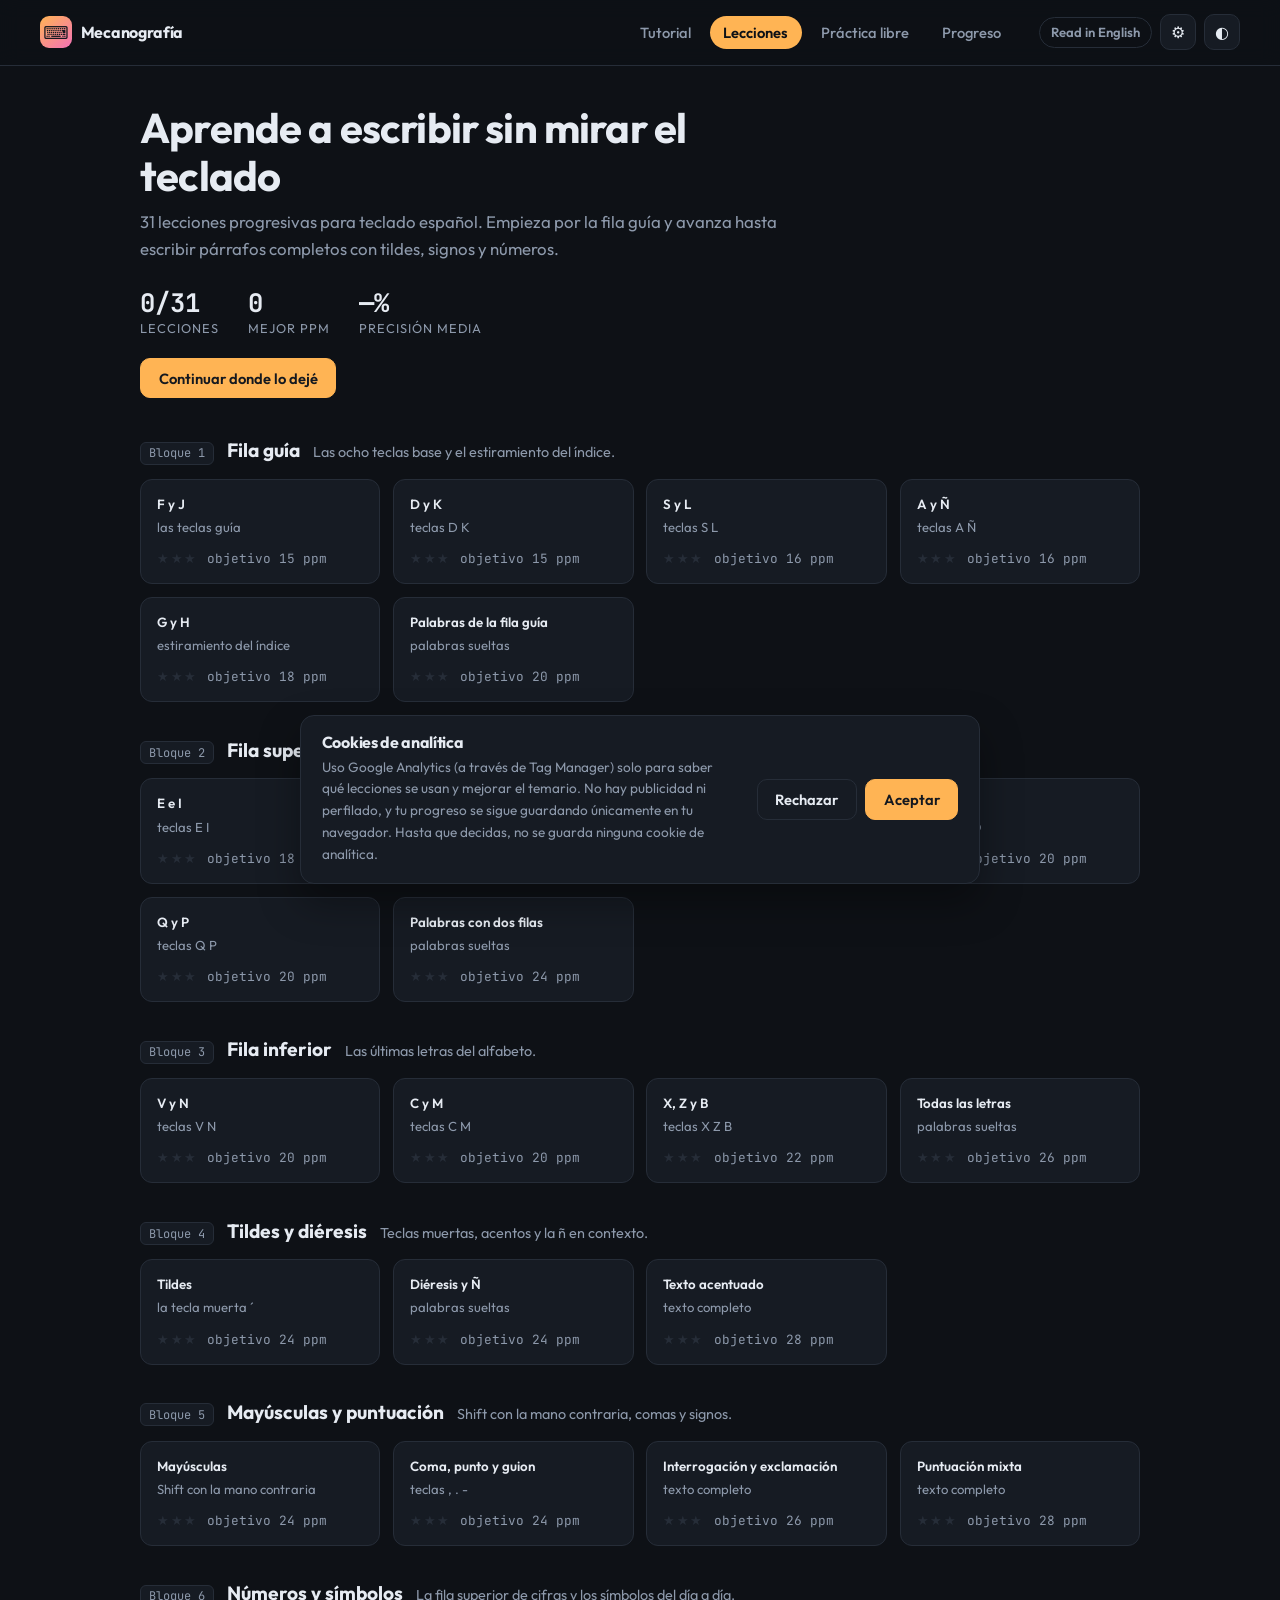
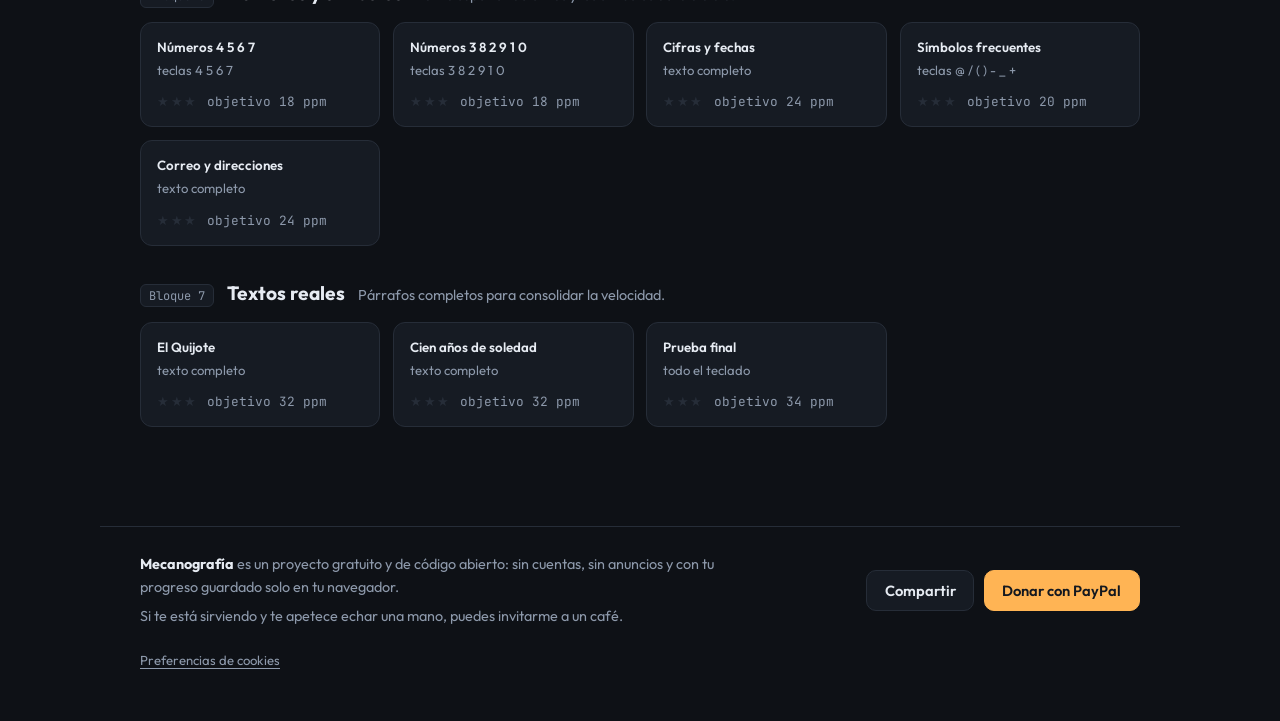
==== index.html @ 57cec9a4 "Publish one page per interface language The interface spoke two languages but the site was a single " ====
<!DOCTYPE html>
<html lang="es">
  <head>
    <meta charset="utf-8" />
    <meta name="viewport" content="width=device-width, initial-scale=1" />
    <!-- Google Consent Mode v2 defaults: nothing is stored until accepted -->
    <script>
      window.dataLayer = window.dataLayer || [];
      function gtag() {
        dataLayer.push(arguments);
      }
      gtag('consent', 'default', {
        ad_storage: 'denied',
        ad_user_data: 'denied',
        ad_personalization: 'denied',
        analytics_storage: 'denied',
        personalization_storage: 'denied',
        functionality_storage: 'granted',
        security_storage: 'granted',
        wait_for_update: 500,
      });
    </script>

    <!-- Google Tag Manager -->
    <script>
      (function (w, d, s, l, i) {
        w[l] = w[l] || [];
        w[l].push({ 'gtm.start': new Date().getTime(), event: 'gtm.js' });
        var f = d.getElementsByTagName(s)[0],
          j = d.createElement(s),
          dl = l != 'dataLayer' ? '&l=' + l : '';
        j.async = true;
        j.src = 'https://www.googletagmanager.com/gtm.js?id=' + i + dl;
        f.parentNode.insertBefore(j, f);
      })(window, document, 'script', 'dataLayer', 'GTM-M7VBLNGF');
    </script>
    <!-- End Google Tag Manager -->
    <!-- i18n:head — generated by tools/build-pages.mjs; edit the copy in js/i18n-copy.js -->
    <title>Mecanografía — aprende a escribir sin mirar</title>
    <meta name="description" content="Curso de mecanografía para teclado español e inglés: tutorial de colocación de dedos, 31 lecciones progresivas por distribución, once tipos de teclado en pantalla y estadísticas de velocidad y precisión." />
    <link rel="canonical" href="https://dibanez.github.io/mecanografia/" />
    <link rel="alternate" hreflang="es" href="https://dibanez.github.io/mecanografia/" />
    <link rel="alternate" hreflang="en" href="https://dibanez.github.io/mecanografia/en/" />
    <link rel="alternate" hreflang="x-default" href="https://dibanez.github.io/mecanografia/" />
    <!-- Link preview. Update SITE in tools/build-pages.mjs if the site moves off GitHub Pages. -->
    <meta property="og:type" content="website" />
    <meta property="og:site_name" content="Mecanografía" />
    <meta property="og:title" content="Mecanografía — aprende a escribir sin mirar" />
    <meta property="og:description" content="Curso gratuito de mecanografía para teclado español e inglés: tutorial de colocación de dedos, 31 lecciones progresivas, teclado en pantalla y estadísticas de velocidad." />
    <meta property="og:url" content="https://dibanez.github.io/mecanografia/" />
    <meta property="og:image" content="https://dibanez.github.io/mecanografia/og.png" />
    <meta property="og:image:width" content="1200" />
    <meta property="og:image:height" content="630" />
    <meta property="og:locale" content="es_ES" />
    <meta property="og:locale:alternate" content="en_GB" />
    <meta name="twitter:card" content="summary_large_image" />
    <!-- /i18n:head -->
    <link rel="icon" href="data:image/svg+xml,<svg xmlns='http://www.w3.org/2000/svg' viewBox='0 0 100 100'><text y='.9em' font-size='90'>⌨️</text></svg>" />
    <link rel="preconnect" href="https://fonts.googleapis.com" />
    <link rel="preconnect" href="https://fonts.gstatic.com" crossorigin />
    <link
      href="https://fonts.googleapis.com/css2?family=Outfit:wght@400;600;700&family=JetBrains+Mono:wght@400;500;700&display=swap"
      rel="stylesheet"
    />
    <link rel="stylesheet" href="css/styles.css" />
  </head>
  <body>
    <!-- Google Tag Manager (noscript) -->
    <noscript
      ><iframe
        src="https://www.googletagmanager.com/ns.html?id=GTM-M7VBLNGF"
        height="0"
        width="0"
        style="display: none; visibility: hidden"
      ></iframe
    ></noscript>
    <!-- End Google Tag Manager (noscript) -->

    <header class="topbar">
      <a class="brand" href="#/lecciones">
        <span class="brand__mark">⌨</span>
        <span class="brand__name">Mecanografía</span>
      </a>
      <nav class="nav">
        <a class="nav__link" href="#/tutorial" data-view="tutorial" data-i18n="nav.tutorial">Tutorial</a>
        <a class="nav__link" href="#/lecciones" data-view="lessons" data-i18n="nav.lessons">Lecciones</a>
        <a class="nav__link" href="#/libre" data-view="free" data-i18n="nav.free">Práctica libre</a>
        <a class="nav__link" href="#/progreso" data-view="progress" data-i18n="nav.progress">Progreso</a>
      </nav>
      <div class="topbar__actions">
        <a class="language-offer" id="language-offer" href="./" hidden></a>
        <button
          class="icon-button"
          id="settings-open"
          type="button"
          title="Ajustes"
          aria-label="Ajustes"
          data-i18n-attr="title:topbar.settings, aria-label:topbar.settings"
        >
          <span aria-hidden="true">⚙</span>
        </button>
        <button
          class="icon-button"
          id="theme-toggle"
          type="button"
          title="Cambiar tema"
          aria-label="Cambiar tema"
          data-i18n-attr="title:topbar.theme, aria-label:topbar.theme"
        >
          <span aria-hidden="true">◐</span>
        </button>
      </div>
    </header>

    <main id="main">
      <!-- Tutorial -->
      <section class="view" id="view-tutorial" hidden>
        <div class="hero">
          <h1 data-i18n="tutorial.title">Cómo empezar a mecanografiar</h1>
          <p data-i18n-html="tutorial.intro">Escribir sin mirar es una habilidad motriz: no se entiende, se entrena. Estos siete pasos son todo lo que necesitas saber antes de la primera lección. Estás practicando con la distribución <b id="tutorial-layout-name">—</b> sobre un teclado <b id="tutorial-form-name">—</b>; puedes cambiar ambas cosas en Ajustes.</p>
        </div>

        <ol class="steps">
          <li class="step">
            <h2 data-i18n="tutorial.step1.title">Prepara el sitio</h2>
            <p data-i18n="tutorial.step1.lead">La postura evita lesiones y, de paso, quita errores.</p>
            <ul class="checklist">
              <li data-i18n-html="tutorial.step1.item1">Espalda apoyada en el respaldo y pies planos en el suelo.</li>
              <li data-i18n-html="tutorial.step1.item2">Codos pegados al cuerpo, formando unos 90°.</li>
              <li data-i18n-html="tutorial.step1.item3">Muñecas <b>en el aire</b>, rectas: se mueven los dedos, no los brazos.</li>
              <li data-i18n-html="tutorial.step1.item4">La parte de arriba de la pantalla, a la altura de los ojos y a un brazo de distancia.</li>
              <li data-i18n-html="tutorial.step1.item5">Teclado plano o con poca inclinación, centrado con la barra espaciadora frente a ti.</li>
            </ul>
          </li>

          <li class="step">
            <h2 data-i18n="tutorial.step2.title">Coloca las manos en la fila guía</h2>
            <p data-i18n="tutorial.step2.lead">La fila guía es la posición de reposo: los ocho dedos que no son pulgares descansan siempre ahí y vuelven ahí después de cada pulsación.</p>
            <div class="homerow">
              <div class="homerow__hand">
                <span class="homerow__label" data-i18n="tutorial.step2.left">Mano izquierda</span>
                <span class="homerow__keys" id="tutorial-home-left"></span>
              </div>
              <div class="homerow__hand">
                <span class="homerow__label" data-i18n="tutorial.step2.right">Mano derecha</span>
                <span class="homerow__keys" id="tutorial-home-right"></span>
              </div>
            </div>
            <p data-i18n-html="tutorial.step2.bumps">Busca los dos <b>relieves</b> de las teclas <kbd>F</kbd> y <kbd>J</kbd>: son la señal táctil que te permite recolocar las manos sin mirar. Apoya los índices ahí, deja caer el resto de dedos y los pulgares sobre la barra espaciadora.</p>
          </li>

          <li class="step">
            <h2 data-i18n="tutorial.step3.title">Cada dedo tiene su territorio</h2>
            <p data-i18n="tutorial.step3.lead">Cada tecla se pulsa siempre con el mismo dedo, y ese dedo vuelve a su tecla guía. Pasa el ratón (o toca) sobre un dedo para ver de qué teclas se ocupa.</p>
            <div class="fingers-legend" id="tutorial-fingers"></div>
            <div class="tutorial__guide">
              <div class="hands" id="tutorial-hands"></div>
              <div class="keyboard" id="tutorial-keyboard" aria-hidden="true"></div>
            </div>
            <p class="step__note" data-i18n-html="tutorial.step3.note">Las teclas de la fila guía llevan una raya debajo. Los índices son los únicos dedos que se estiran a dos columnas: <kbd>G</kbd> y <kbd>H</kbd> son suyas.</p>
          </li>

          <li class="step">
            <h2 data-i18n="tutorial.step4.title">Los pulgares solo hacen el espacio</h2>
            <p data-i18n-html="tutorial.step4.body">Nada más. Lo habitual es usar siempre el mismo pulgar (el de tu mano dominante) y dejar el otro apoyado. El espacio es la tecla más frecuente del texto: si la das con un dedo cualquiera, pierdes la posición de las manos en cada palabra.</p>
          </li>

          <li class="step">
            <h2 data-i18n="tutorial.step5.title">Mayúsculas: Shift con la mano contraria</h2>
            <p data-i18n-html="tutorial.step5.body">Para una letra de la mano izquierda, mantén <kbd>⇧</kbd> con el meñique <b>derecho</b>, y al revés. Nunca con la misma mano que pulsa la letra: te obliga a torcer la muñeca y a perder la fila guía. <kbd>Bloq Mayús</kbd> no se usa para escribir texto.</p>
            <p class="step__note" data-i18n-html="tutorial.step5.note">En el teclado en pantalla verás iluminarse a la vez la letra y el Shift que toca.</p>
          </li>

          <li class="step">
            <h2 data-i18n="tutorial.step6.title">Cómo practicar</h2>
            <ul class="checklist">
              <li data-i18n-html="tutorial.step6.item1"><b>No mires las manos.</b> Si hace falta, tápalas con un paño los primeros días.</li>
              <li data-i18n-html="tutorial.step6.item2"><b>Precisión antes que velocidad.</b> La velocidad llega sola; los errores aprendidos, no se van solos.</li>
              <li data-i18n-html="tutorial.step6.item3"><b>Ritmo constante.</b> Mejor lento y regular que a ráfagas: el oído te avisa cuando el ritmo se rompe.</li>
              <li data-i18n-html="tutorial.step6.item4"><b>10-15 minutos al día.</b> Todos los días vale mucho más que dos horas el domingo.</li>
              <li data-i18n-html="tutorial.step6.item5"><b>Vuelve siempre a la fila guía</b> después de cada pulsación, aunque tardes más.</li>
              <li data-i18n-html="tutorial.step6.item6"><b>Repite la lección</b> hasta las tres estrellas antes de pasar a la siguiente.</li>
            </ul>
          </li>

          <li class="step">
            <h2 data-i18n="tutorial.step7.title">Errores frecuentes</h2>
            <ul class="checklist checklist--warn">
              <li data-i18n-html="tutorial.step7.item1">Mirar el teclado en pantalla en vez del texto: úsalo solo cuando te pierdas.</li>
              <li data-i18n-html="tutorial.step7.item2">Correr antes de dominar la lección: por debajo del 95 % de precisión, frena.</li>
              <li data-i18n-html="tutorial.step7.item3">Golpear las teclas con fuerza; basta con rozarlas.</li>
              <li data-i18n-html="tutorial.step7.item4">Apoyar las muñecas mientras escribes.</li>
              <li data-i18n-html="tutorial.step7.item5">Usar siempre el mismo Shift, o esquivar el meñique con el dedo de al lado.</li>
              <li data-i18n-html="tutorial.step7.item6">Mirar el teclado «solo para los números»: también entran en el temario.</li>
            </ul>
          </li>
        </ol>

        <div class="panel">
          <h3 data-i18n="tutorial.speed.title">Qué velocidad esperar</h3>
          <p data-i18n="tutorial.speed.lead">Las ppm son palabras por minuto, contando cinco pulsaciones por palabra. Escribir a mano son unas 20 ppm; escribir mirando el teclado con dos dedos, entre 25 y 30.</p>
          <div class="table-wrap">
            <table class="table">
              <thead>
                <tr>
                  <th data-i18n="tutorial.speed.col1">ppm</th>
                  <th data-i18n="tutorial.speed.col2">Nivel</th>
                </tr>
              </thead>
              <tbody>
                <tr><td>15-25</td><td data-i18n="tutorial.speed.row1">Ya escribes sin mirar. El objetivo de los primeros bloques.</td></tr>
                <tr><td>30-40</td><td data-i18n="tutorial.speed.row2">Soltura: escribes casi al ritmo en que piensas la frase.</td></tr>
                <tr><td>50-60</td><td data-i18n="tutorial.speed.row3">Buen nivel profesional.</td></tr>
                <tr><td>70+</td><td data-i18n="tutorial.speed.row4">Rápido: a partir de aquí manda la precisión, no los dedos.</td></tr>
              </tbody>
            </table>
          </div>
          <div class="panel__actions">
            <button class="button button--primary" id="tutorial-start" type="button"></button>
          </div>
        </div>
      </section>

      <!-- Lessons -->
      <section class="view" id="view-lessons" hidden>
        <div class="hero">
          <h1 data-i18n="lessons.title">Aprende a escribir sin mirar el teclado</h1>
          <p id="hero-lead"></p>
          <div class="hero__stats" id="hero-stats"></div>
          <button class="button button--primary" id="continue-button" type="button" data-i18n="lessons.continue">Continuar donde lo dejé</button>
        </div>
        <div id="blocks"></div>
      </section>

      <!-- Practice -->
      <section class="view view--practice" id="view-practice" hidden>
        <div class="practice__head">
          <div>
            <a class="back-link" href="#/lecciones" data-i18n="practice.back">← Lecciones</a>
            <h2 id="practice-title">Lección</h2>
            <p class="practice__subtitle" id="practice-subtitle"></p>
          </div>
          <div class="practice__controls">
            <button class="button" id="restart-button" type="button">
              <span data-i18n="practice.restart">Reiniciar</span> <kbd>Esc</kbd>
            </button>
            <button class="button" id="next-button" type="button" hidden data-i18n="practice.next">Siguiente lección →</button>
          </div>
        </div>

        <div class="metrics">
          <div class="metric"><span class="metric__value" id="metric-wpm">0</span><span class="metric__label" data-i18n="metric.wpm">ppm</span></div>
          <div class="metric"><span class="metric__value" id="metric-accuracy">100%</span><span class="metric__label" data-i18n="metric.accuracy">precisión</span></div>
          <div class="metric"><span class="metric__value" id="metric-errors">0</span><span class="metric__label" data-i18n="metric.errors">errores</span></div>
          <div class="metric"><span class="metric__value" id="metric-time">0:00</span><span class="metric__label" data-i18n="metric.time">tiempo</span></div>
        </div>
        <div class="progressbar"><div class="progressbar__fill" id="progress-fill"></div></div>

        <div
          class="typing"
          id="typing"
          tabindex="0"
          role="textbox"
          aria-label="Área de escritura"
          data-i18n-attr="aria-label:practice.area"
        >
          <div class="typing__text" id="typing-text"></div>
          <div class="typing__hint" id="typing-hint" data-i18n="practice.hint">Empieza a escribir para arrancar el cronómetro</div>
        </div>

        <div class="guide">
          <div class="hands" id="hands"></div>
          <div class="keyboard" id="keyboard" aria-hidden="true"></div>
        </div>
      </section>

      <!-- Free practice -->
      <section class="view" id="view-free" hidden>
        <div class="panel">
          <h2 data-i18n="free.title">Práctica libre</h2>
          <p data-i18n="free.lead">Pega el texto que quieras practicar y pulsa empezar.</p>
          <textarea
            id="free-text"
            rows="6"
            placeholder="Escribe o pega aquí tu texto…"
            data-i18n-attr="placeholder:free.placeholder"
          ></textarea>
          <div class="panel__actions">
            <button class="button button--primary" id="free-start" type="button" data-i18n="free.start">Empezar</button>
            <button class="button" id="free-sample" type="button" data-i18n="free.sample">Texto de ejemplo</button>
          </div>
        </div>
      </section>

      <!-- Progress -->
      <section class="view" id="view-progress" hidden>
        <div class="view__head">
          <h2 data-i18n="progress.title">Tu progreso</h2>
          <button class="button" id="share-progress" type="button" data-i18n="progress.share">Compartir mi progreso</button>
        </div>
        <div class="metrics metrics--wide" id="progress-summary"></div>
        <div class="panel">
          <h3 data-i18n="progress.chart">Velocidad por sesión</h3>
          <div class="chart" id="progress-chart"></div>
        </div>
        <div class="panel">
          <h3 data-i18n="progress.weak">Teclas que más se te resisten</h3>
          <div class="chips" id="weak-keys"></div>
        </div>
        <div class="panel">
          <h3 data-i18n="progress.history">Historial</h3>
          <div class="table-wrap"><table class="table" id="history-table"></table></div>
          <div class="panel__actions">
            <button class="button button--danger" id="clear-progress" type="button" data-i18n="progress.clear">Borrar progreso</button>
          </div>
        </div>
      </section>
    </main>

    <footer class="footer">
      <div class="footer__text">
        <p data-i18n-html="footer.pitch"><b>Mecanografía</b> es un proyecto gratuito y de código abierto: sin cuentas, sin anuncios y con tu progreso guardado solo en tu navegador.</p>
        <p data-i18n="footer.donateLead">Si te está sirviendo y te apetece echar una mano, puedes invitarme a un café.</p>
      </div>
      <div class="footer__actions">
        <button class="button" id="share-project" type="button" data-i18n="footer.share">Compartir</button>
        <a
          class="button button--primary footer__donate"
          href="https://paypal.me/dibanez1979"
          target="_blank"
          rel="noopener noreferrer"
          data-i18n="footer.donate"
          >Donar con PayPal</a>
      </div>
      <p class="footer__legal">
        <button class="link-button" id="consent-settings" type="button" data-i18n="footer.consent">Preferencias de cookies</button>
      </p>
    </footer>

    <!-- Cookie banner -->
    <section
      class="consent"
      id="consent-banner"
      role="dialog"
      aria-label="Aviso de cookies"
      data-i18n-attr="aria-label:consent.label"
      hidden
    >
      <div class="consent__text">
        <h2 data-i18n="consent.title">Cookies de analítica</h2>
        <p data-i18n="consent.body">Uso Google Analytics (a través de Tag Manager) solo para saber qué lecciones se usan y mejorar el temario. No hay publicidad ni perfilado, y tu progreso se sigue guardando únicamente en tu navegador. Hasta que decidas, no se guarda ninguna cookie de analítica.</p>
      </div>
      <div class="consent__actions">
        <button class="button" type="button" data-consent="denied" data-i18n="consent.deny">Rechazar</button>
        <button class="button button--primary" type="button" data-consent="granted" data-i18n="consent.accept">Aceptar</button>
      </div>
    </section>

    <!-- Settings: interface language, layout and physical keyboard shape -->
    <dialog class="settings" id="settings-dialog">
      <h2 data-i18n="settings.title">Ajustes</h2>

      <label class="field">
        <span class="field__label" data-i18n="settings.language">Idioma de la interfaz</span>
        <select class="select" id="setting-language"></select>
      </label>

      <label class="field">
        <span class="field__label" data-i18n="settings.layout">Distribución del teclado</span>
        <select class="select" id="setting-layout"></select>
      </label>
      <p class="field__hint" data-i18n="settings.layoutHint">La distribución decide qué carácter da cada tecla y con ella el temario: teclado español o inglés.</p>
      <p class="field__hint field__hint--warn" id="setting-apple-note" hidden></p>

      <label class="field">
        <span class="field__label" data-i18n="settings.form">Tipo de teclado</span>
        <select class="select" id="setting-form"></select>
      </label>
      <p class="field__hint" id="setting-form-note"></p>
      <p class="field__hint field__hint--warn" id="setting-layer-note" hidden data-i18n="settings.layerNote">En este teclado los números y algunos signos viven en una capa. Cuando haga falta uno, se ilumina la tecla de capa.</p>

      <div class="settings__preview"><div class="keyboard" id="settings-keyboard" aria-hidden="true"></div></div>

      <fieldset class="settings__group">
        <legend data-i18n="settings.display">Durante la práctica</legend>
        <label class="check">
          <input type="checkbox" id="setting-keyboard" />
          <span data-i18n="settings.showKeyboard">Mostrar el teclado en pantalla</span>
        </label>
        <label class="check">
          <input type="checkbox" id="setting-hands" />
          <span data-i18n="settings.showHands">Mostrar la guía de manos</span>
        </label>
      </fieldset>

      <div class="settings__actions">
        <button class="button button--primary" id="settings-close" type="button" data-i18n="settings.close">Cerrar</button>
      </div>
    </dialog>

    <!-- Share dialog (fallback when the browser has no native share sheet) -->
    <dialog class="share" id="share-dialog">
      <h2 id="share-title" data-i18n="share.title">Compartir</h2>
      <p class="share__preview" id="share-preview"></p>
      <div class="share__targets" id="share-targets"></div>
      <div class="share__actions">
        <button class="button" id="share-copy" type="button" data-i18n="share.copy">Copiar texto y enlace</button>
        <button class="button" id="share-close" type="button" data-i18n="share.close">Cerrar</button>
      </div>
    </dialog>

    <!-- Result dialog -->
    <dialog class="result" id="result-dialog">
      <h2 id="result-title" data-i18n="result.title">¡Lección completada!</h2>
      <div class="result__stars" id="result-stars"></div>
      <div class="metrics">
        <div class="metric"><span class="metric__value" id="result-wpm">0</span><span class="metric__label" data-i18n="metric.wpm">ppm</span></div>
        <div class="metric"><span class="metric__value" id="result-accuracy">0%</span><span class="metric__label" data-i18n="metric.accuracy">precisión</span></div>
        <div class="metric"><span class="metric__value" id="result-errors">0</span><span class="metric__label" data-i18n="metric.errors">errores</span></div>
        <div class="metric"><span class="metric__value" id="result-time">0:00</span><span class="metric__label" data-i18n="metric.time">tiempo</span></div>
      </div>
      <p class="result__note" id="result-note"></p>
      <div class="result__actions">
        <button class="button" id="result-share" type="button" data-i18n="share.title">Compartir</button>
        <button class="button" id="result-repeat" type="button" data-i18n="result.repeat">Repetir</button>
        <button class="button button--primary" id="result-next" type="button" data-i18n="result.next">Siguiente lección</button>
      </div>
    </dialog>

    <script type="module" src="js/consent.js"></script>
    <script type="module" src="js/app.js"></script>
  </body>
</html>
---- css/styles.css ----
/* ---------------------------------------------------------------- tokens */
:root {
  --bg: #0e1116;
  --bg-elevated: #161b23;
  --bg-sunken: #0a0d12;
  --border: #262d38;
  --text: #e6ebf2;
  --text-muted: #8d99ab;
  --accent: #ffb454;
  --accent-strong: #ff9f1c;
  --ok: #46d39a;
  --error: #ff5f6d;
  --radius: 14px;
  --shadow: 0 18px 40px rgb(0 0 0 / 35%);

  --finger-5: #f472b6; /* meñique */
  --finger-4: #a78bfa; /* anular */
  --finger-3: #38bdf8; /* corazón */
  --finger-2: #34d399; /* índice */
  --finger-t: #fbbf24; /* pulgar */

  --font-ui: 'Outfit', system-ui, -apple-system, 'Segoe UI', sans-serif;
  --font-mono: 'JetBrains Mono', ui-monospace, 'SF Mono', 'Cascadia Mono', monospace;
}

[data-theme='light'] {
  --bg: #f6f7fb;
  --bg-elevated: #ffffff;
  --bg-sunken: #eceff5;
  --border: #dfe3ec;
  --text: #131722;
  --text-muted: #5f6b80;
  --accent: #e07b00;
  --accent-strong: #c96a00;
  --ok: #129b6c;
  --error: #d92b3d;
  --shadow: 0 12px 30px rgb(16 24 40 / 10%);
}

* { box-sizing: border-box; }

body {
  margin: 0;
  background: var(--bg);
  color: var(--text);
  font-family: var(--font-ui);
  -webkit-font-smoothing: antialiased;
}

h1, h2, h3 { line-height: 1.15; letter-spacing: -0.02em; }
h1 { font-size: clamp(1.8rem, 4vw, 2.6rem); margin: 0 0 0.6rem; }
h2 { font-size: 1.5rem; margin: 0 0 0.4rem; }
h3 { font-size: 1.05rem; margin: 0 0 0.8rem; }
p { color: var(--text-muted); line-height: 1.6; margin: 0 0 1rem; }

kbd {
  font-family: var(--font-mono);
  font-size: 0.7em;
  padding: 0.1em 0.4em;
  border: 1px solid var(--border);
  border-bottom-width: 2px;
  border-radius: 5px;
  color: var(--text-muted);
}

/* --------------------------------------------------------------- topbar */
.topbar {
  display: flex;
  align-items: center;
  gap: 1.5rem;
  padding: 0.9rem clamp(1rem, 4vw, 2.5rem);
  border-bottom: 1px solid var(--border);
  background: color-mix(in srgb, var(--bg) 85%, transparent);
  position: sticky;
  top: 0;
  z-index: 10;
  backdrop-filter: blur(10px);
}

.brand { display: flex; align-items: center; gap: 0.55rem; text-decoration: none; color: var(--text); }
.brand__mark {
  display: grid;
  place-items: center;
  width: 32px; height: 32px;
  border-radius: 9px;
  background: linear-gradient(140deg, var(--accent), var(--finger-5));
  color: #14181f;
  font-size: 1.1rem;
}
.brand__name { font-weight: 700; letter-spacing: -0.02em; }

.nav { display: flex; gap: 0.35rem; margin-left: auto; }
.nav__link {
  padding: 0.45rem 0.85rem;
  border-radius: 999px;
  color: var(--text-muted);
  text-decoration: none;
  font-size: 0.92rem;
  font-weight: 500;
}
.nav__link:hover { color: var(--text); background: var(--bg-elevated); }
.nav__link.is-active { color: var(--bg); background: var(--accent); font-weight: 600; }

.icon-button {
  width: 36px; height: 36px;
  border-radius: 10px;
  border: 1px solid var(--border);
  background: var(--bg-elevated);
  color: var(--text);
  cursor: pointer;
  font-size: 1rem;
}
.icon-button:hover { border-color: var(--accent); }

@media (max-width: 640px) {
  .topbar { flex-wrap: wrap; gap: 0.6rem 0.8rem; }
  .nav { order: 3; width: 100%; margin-left: 0; justify-content: space-between; overflow-x: auto; }
  .nav__link { flex: 1 0 auto; text-align: center; padding: 0.45rem 0.55rem; font-size: 0.85rem; white-space: nowrap; }
  .topbar__actions { margin-left: auto; }
}

/* ---------------------------------------------------------------- layout */
main { max-width: 1080px; margin: 0 auto; padding: clamp(1.2rem, 3vw, 2.5rem) clamp(1rem, 4vw, 2.5rem) 4rem; }
.view[hidden] { display: none; }

.button {
  font-family: inherit;
  font-size: 0.92rem;
  font-weight: 600;
  padding: 0.6rem 1.1rem;
  border-radius: 10px;
  border: 1px solid var(--border);
  background: var(--bg-elevated);
  color: var(--text);
  cursor: pointer;
  transition: transform 0.08s ease, border-color 0.15s ease;
}
.button:hover { border-color: var(--accent); }
.button:active { transform: translateY(1px); }
.button--primary { background: var(--accent); border-color: var(--accent); color: #14181f; }
.button--primary:hover { background: var(--accent-strong); border-color: var(--accent-strong); }
.button--danger { color: var(--error); }
.button--danger:hover { border-color: var(--error); }

.panel {
  background: var(--bg-elevated);
  border: 1px solid var(--border);
  border-radius: var(--radius);
  padding: 1.4rem;
  margin-bottom: 1.5rem;
}
.panel__actions { display: flex; gap: 0.6rem; flex-wrap: wrap; margin-top: 1rem; }

textarea {
  width: 100%;
  font-family: var(--font-mono);
  font-size: 0.95rem;
  line-height: 1.6;
  padding: 0.9rem;
  border-radius: 10px;
  border: 1px solid var(--border);
  background: var(--bg-sunken);
  color: var(--text);
  resize: vertical;
}
textarea:focus { outline: 2px solid var(--accent); outline-offset: 1px; }

/* ------------------------------------------------------------------ hero */
.hero { margin-bottom: 2.5rem; max-width: 640px; }
.hero p { font-size: 1.05rem; }
.hero__stats { display: flex; gap: 1.8rem; margin: 1.4rem 0; flex-wrap: wrap; }
.hero__stat { display: flex; flex-direction: column; }
.hero__stat b { font-size: 1.6rem; font-family: var(--font-mono); }
.hero__stat span { font-size: 0.8rem; color: var(--text-muted); text-transform: uppercase; letter-spacing: 0.08em; }

/* --------------------------------------------------------------- lessons */
.block { margin-bottom: 2.2rem; }
.block__head { display: flex; align-items: baseline; gap: 0.8rem; margin-bottom: 0.9rem; flex-wrap: wrap; }
.block__number {
  font-family: var(--font-mono);
  font-size: 0.75rem;
  padding: 0.15rem 0.5rem;
  border-radius: 6px;
  background: var(--bg-elevated);
  border: 1px solid var(--border);
  color: var(--text-muted);
}
.block__title { font-size: 1.2rem; font-weight: 700; }
.block__description { color: var(--text-muted); font-size: 0.9rem; }

.lesson-grid { display: grid; grid-template-columns: repeat(auto-fill, minmax(210px, 1fr)); gap: 0.8rem; }

.lesson-card {
  display: flex;
  flex-direction: column;
  gap: 0.45rem;
  text-align: left;
  padding: 1rem;
  border-radius: 12px;
  border: 1px solid var(--border);
  background: var(--bg-elevated);
  color: inherit;
  font-family: inherit;
  cursor: pointer;
  position: relative;
  overflow: hidden;
  transition: transform 0.12s ease, border-color 0.12s ease;
}
.lesson-card:hover { transform: translateY(-2px); border-color: var(--accent); }
.lesson-card.is-done { border-color: color-mix(in srgb, var(--ok) 45%, var(--border)); }
.lesson-card__title { font-weight: 600; }
.lesson-card__subtitle { font-size: 0.82rem; color: var(--text-muted); }
.lesson-card__meta { display: flex; align-items: center; gap: 0.6rem; margin-top: auto; padding-top: 0.5rem; font-size: 0.8rem; color: var(--text-muted); font-family: var(--font-mono); }
.stars { letter-spacing: 0.12em; color: var(--accent); }
.stars--empty { color: var(--border); }

/* -------------------------------------------------------------- practice */
.view--practice { max-width: 1080px; }
.practice__head { display: flex; justify-content: space-between; align-items: flex-start; gap: 1rem; flex-wrap: wrap; margin-bottom: 1.2rem; }
.practice__subtitle { margin: 0; font-size: 0.9rem; }
.practice__controls { display: flex; gap: 0.5rem; }
.back-link { display: inline-block; margin-bottom: 0.5rem; color: var(--text-muted); text-decoration: none; font-size: 0.85rem; }
.back-link:hover { color: var(--accent); }

.metrics { display: flex; gap: 0.7rem; flex-wrap: wrap; margin-bottom: 0.7rem; }
.metrics--wide { margin-bottom: 1.5rem; }
.metric {
  flex: 1 1 110px;
  background: var(--bg-elevated);
  border: 1px solid var(--border);
  border-radius: 12px;
  padding: 0.7rem 0.9rem;
  display: flex;
  flex-direction: column;
  gap: 0.15rem;
}
.metric__value { font-family: var(--font-mono); font-size: 1.5rem; font-weight: 700; line-height: 1; }
.metric__label { font-size: 0.72rem; text-transform: uppercase; letter-spacing: 0.09em; color: var(--text-muted); }

.progressbar { height: 5px; border-radius: 999px; background: var(--bg-sunken); overflow: hidden; margin-bottom: 1.4rem; }
.progressbar__fill { height: 100%; width: 0; background: linear-gradient(90deg, var(--accent), var(--ok)); transition: width 0.15s ease; }

.typing {
  background: var(--bg-elevated);
  border: 1px solid var(--border);
  border-radius: var(--radius);
  padding: 1.6rem clamp(1rem, 3vw, 2rem);
  margin-bottom: 1.4rem;
  cursor: text;
  outline: none;
}
.typing:focus-visible, .typing.is-focused { border-color: var(--accent); }
.typing__text {
  font-family: var(--font-mono);
  font-size: clamp(1.05rem, 2.4vw, 1.45rem);
  line-height: 2.1;
  letter-spacing: 0.02em;
  word-break: normal;
  overflow-wrap: break-word;
}
.typing__hint { margin-top: 1rem; font-size: 0.82rem; color: var(--text-muted); }

.word { white-space: nowrap; }
.ch { position: relative; border-radius: 3px; transition: color 0.06s linear; color: var(--text-muted); }
.ch--space { white-space: pre; }
.ch.is-correct { color: var(--ok); }
.ch.is-fixed { color: color-mix(in srgb, var(--ok) 55%, var(--text-muted)); }
.ch.is-wrong { color: var(--error); background: color-mix(in srgb, var(--error) 22%, transparent); }
.ch.is-wrong.ch--space { background: color-mix(in srgb, var(--error) 40%, transparent); }
.ch.is-current { color: var(--text); background: color-mix(in srgb, var(--accent) 26%, transparent); box-shadow: inset 0 -2px 0 var(--accent); }
.typing.is-shaking { animation: shake 0.16s ease; }

@keyframes shake {
  0%, 100% { transform: translateX(0); }
  33% { transform: translateX(-3px); }
  66% { transform: translateX(3px); }
}

/* ---------------------------------------------------- keyboard and hands */
.guide { display: grid; grid-template-columns: minmax(0, 1fr); gap: 1.2rem; }
@media (min-width: 900px) { .guide { grid-template-columns: 210px minmax(0, 1fr); align-items: center; } }

.keyboard {
  --key-unit: 40px;
  display: flex;
  align-items: flex-start;
  gap: 16px;
  background: var(--bg-elevated);
  border: 1px solid var(--border);
  border-radius: var(--radius);
  padding: 10px;
  overflow-x: auto;
}
.keyboard[hidden], .hands[hidden] { display: none; }

.keyboard__section { flex: 0 0 auto; display: flex; flex-direction: column; }
.keyboard__lines { display: flex; flex-direction: column; gap: 5px; }
.keyboard__row { display: flex; gap: 5px; }
.keyboard__column { display: flex; flex-direction: column; gap: 5px; }

/* Columnar boards stagger each column by the length of its finger. */
.keyboard__section--columns .keyboard__lines { flex-direction: row; gap: 5px; align-items: flex-start; }
.keyboard__section--columns .keyboard__column {
  transform: translateY(calc(var(--offset, 0) * var(--key-unit)));
}
/* Columns are shifted with a transform, so the cluster clears the deepest one. */
.keyboard__thumbs { display: flex; gap: 5px; margin-top: calc(var(--key-unit) * 0.45); }
.keyboard__thumbs .key { font-size: 0.6rem; }
.keyboard__thumbs--left { justify-content: flex-end; transform: rotate(7deg); transform-origin: top right; }
.keyboard__thumbs--right { justify-content: flex-start; transform: rotate(-7deg); transform-origin: top left; }

/* Two-piece boards: a wider gap and a hint of tenting. */
.keyboard--split { gap: 34px; padding: 18px 14px; }
.keyboard--split .keyboard__section { transform-origin: bottom center; }
.keyboard--split .keyboard__section[data-section='left'] { transform: rotate(-2.5deg); }
.keyboard--split .keyboard__section[data-section='right'] { transform: rotate(2.5deg); }

.key {
  flex: 0 0 auto;
  width: calc(var(--key-unit) * var(--w, 1));
  height: var(--key-unit);
  border-radius: 7px;
  border: 1px solid var(--border);
  background: var(--bg-sunken);
  color: var(--text-muted);
  font-family: var(--font-mono);
  font-size: 0.72rem;
  line-height: 1.15;
  white-space: pre-line;
  text-align: center;
  display: grid;
  place-items: center;
  position: relative;
  overflow: hidden;
  padding: 0 2px;
  transition: background 0.08s ease, color 0.08s ease, transform 0.08s ease;
}
.key--spacer { visibility: hidden; }
/* Laptop and Apple boards stack ↑ and ↓ in the height of a single key. */
.key-stack { flex: 0 0 auto; display: flex; flex-direction: column; gap: 2px; }
.key--half { height: calc((var(--key-unit) - 2px) / 2); font-size: 0.5rem; border-radius: 5px; }
.key--glyph { font-family: var(--font-ui); font-size: 0.95rem; }
.key--half.key--glyph { font-size: 0.7rem; }
.key--half.key--home::after { display: none; }
.key--layer { border-style: dashed; }
@media (max-width: 700px) { .keyboard { --key-unit: 32px; } .key { font-size: 0.62rem; } }

.key--home::after {
  content: '';
  position: absolute;
  bottom: 5px;
  width: 12px;
  height: 2px;
  border-radius: 2px;
  background: currentColor;
  opacity: 0.6;
}
.key.is-next {
  background: var(--finger-color, var(--accent));
  border-color: var(--finger-color, var(--accent));
  color: #14181f;
  font-weight: 700;
  transform: translateY(-1px);
  box-shadow: 0 0 0 3px color-mix(in srgb, var(--finger-color, var(--accent)) 28%, transparent);
}
.key.is-modifier { background: color-mix(in srgb, var(--finger-color, var(--accent)) 35%, var(--bg-sunken)); color: var(--text); }
.key.is-pressed { transform: translateY(2px); background: color-mix(in srgb, var(--text) 18%, var(--bg-sunken)); }
.key.is-error { background: color-mix(in srgb, var(--error) 60%, var(--bg-sunken)); color: #fff; }
/* The character is not on a drawn key: it lives behind the layer key. */
.key.is-layer {
  border-style: dashed;
  border-color: var(--accent);
  color: var(--accent);
  background: color-mix(in srgb, var(--accent) 18%, var(--bg-sunken));
}

.hands { display: flex; gap: 1.1rem; justify-content: center; }
.hand { display: flex; flex-direction: column; align-items: center; gap: 4px; }
.hand__fingers { display: flex; align-items: flex-end; gap: 4px; height: 74px; }
.hand--right .hand__fingers { flex-direction: row-reverse; }
.finger {
  width: 15px;
  border-radius: 8px 8px 3px 3px;
  background: var(--bg-sunken);
  border: 1px solid var(--border);
  transition: background 0.1s ease, height 0.1s ease;
}
.finger[data-length='1'] { height: 44px; }
.finger[data-length='2'] { height: 56px; }
.finger[data-length='3'] { height: 66px; }
.finger[data-length='4'] { height: 58px; }
.finger[data-length='thumb'] { height: 30px; width: 19px; border-radius: 8px; margin-left: 3px; }
.hand--right .finger[data-length='thumb'] { margin-left: 0; margin-right: 3px; }
.finger.is-active { background: var(--finger-color); border-color: var(--finger-color); box-shadow: 0 0 12px color-mix(in srgb, var(--finger-color) 55%, transparent); }
.hand__palm { width: 78px; height: 26px; border-radius: 6px 6px 16px 16px; background: var(--bg-sunken); border: 1px solid var(--border); }
.hand__label { font-size: 0.7rem; color: var(--text-muted); text-transform: uppercase; letter-spacing: 0.07em; }

.finger[data-finger$='5'] { --finger-color: var(--finger-5); }
.finger[data-finger$='4'] { --finger-color: var(--finger-4); }
.finger[data-finger$='3'] { --finger-color: var(--finger-3); }
.finger[data-finger$='2'] { --finger-color: var(--finger-2); }
.finger[data-finger$='t'] { --finger-color: var(--finger-t); }
.key[data-finger$='5'] { --finger-color: var(--finger-5); }
.key[data-finger$='4'] { --finger-color: var(--finger-4); }
.key[data-finger$='3'] { --finger-color: var(--finger-3); }
.key[data-finger$='2'] { --finger-color: var(--finger-2); }
.key[data-finger$='t'] { --finger-color: var(--finger-t); }

/* --------------------------------------------------------------- progress */
.chart { display: flex; align-items: flex-end; gap: 3px; height: 150px; padding-top: 0.5rem; }
.chart__bar { flex: 1 1 0; min-width: 3px; max-width: 26px; background: linear-gradient(180deg, var(--accent), color-mix(in srgb, var(--accent) 40%, transparent)); border-radius: 3px 3px 0 0; }
.chart__empty { color: var(--text-muted); font-size: 0.9rem; }

.chips { display: flex; gap: 0.5rem; flex-wrap: wrap; }
.chip {
  font-family: var(--font-mono);
  font-size: 0.85rem;
  padding: 0.35rem 0.7rem;
  border-radius: 999px;
  border: 1px solid var(--border);
  background: var(--bg-sunken);
}
.chip b { color: var(--error); }

.table-wrap { overflow-x: auto; }
.table { width: 100%; border-collapse: collapse; font-size: 0.9rem; }
.table th, .table td { text-align: left; padding: 0.55rem 0.7rem; border-bottom: 1px solid var(--border); }
.table th { color: var(--text-muted); font-weight: 600; font-size: 0.78rem; text-transform: uppercase; letter-spacing: 0.06em; }
.table td:not(:first-child) { font-family: var(--font-mono); }

/* ----------------------------------------------------------------- dialog */
.result {
  border: 1px solid var(--border);
  border-radius: var(--radius);
  background: var(--bg-elevated);
  color: var(--text);
  box-shadow: var(--shadow);
  padding: 1.8rem;
  max-width: 460px;
  width: calc(100vw - 2rem);
}
.result::backdrop { background: rgb(4 6 10 / 65%); backdrop-filter: blur(3px); }
.result .metrics { display: grid; grid-template-columns: repeat(2, minmax(0, 1fr)); }
.result__stars { font-size: 2rem; letter-spacing: 0.2em; color: var(--accent); margin-bottom: 1rem; }
.result__note { font-size: 0.9rem; }
.result__actions { display: flex; gap: 0.6rem; justify-content: flex-end; }

@media (prefers-reduced-motion: reduce) {
  * { animation: none !important; transition: none !important; }
}

/* ------------------------------------------------------------- settings */
.settings {
  border: 1px solid var(--border);
  border-radius: var(--radius);
  background: var(--bg-elevated);
  color: var(--text);
  box-shadow: var(--shadow);
  padding: 1.6rem;
  max-width: 560px;
  width: calc(100vw - 2rem);
}
.settings::backdrop { background: rgb(4 6 10 / 65%); backdrop-filter: blur(3px); }
.settings h2 { margin-bottom: 1rem; }

.field { display: flex; align-items: center; justify-content: space-between; gap: 1rem; margin-bottom: 0.5rem; }
.field__label { font-size: 0.92rem; font-weight: 600; }
.field .select { min-width: 220px; }
.field__hint { font-size: 0.8rem; color: var(--text-muted); margin: 0 0 1.1rem; line-height: 1.45; }
.field__hint--warn { border-left: 2px solid var(--accent); padding-left: 0.7rem; }

.settings__preview { margin-bottom: 1.2rem; }
.settings__preview .keyboard { --key-unit: 26px; padding: 10px; gap: 12px; }
.settings__preview .keyboard--split { gap: 22px; padding: 14px 10px; }
.settings__preview .key { font-size: 0.6rem; }

.settings__group { border: 1px solid var(--border); border-radius: 10px; padding: 0.8rem 1rem; margin: 0 0 1.2rem; }
.settings__group legend { font-size: 0.78rem; text-transform: uppercase; letter-spacing: 0.08em; color: var(--text-muted); padding: 0 0.4rem; }
.check { display: flex; align-items: center; gap: 0.6rem; font-size: 0.9rem; margin: 0.3rem 0; cursor: pointer; }
.check input { accent-color: var(--accent); width: 16px; height: 16px; }
.settings__actions { display: flex; justify-content: flex-end; }

@media (max-width: 560px) {
  .field { flex-direction: column; align-items: stretch; gap: 0.35rem; }
  .field .select { min-width: 0; width: 100%; }
}

/* --------------------------------------------------------------- select */
.select {
  font-family: inherit;
  font-size: 0.85rem;
  padding: 0.45rem 0.6rem;
  border-radius: 10px;
  border: 1px solid var(--border);
  background: var(--bg-elevated);
  color: var(--text);
  cursor: pointer;
}
.select:hover { border-color: var(--accent); }
.select:focus-visible { outline: 2px solid var(--accent); outline-offset: 1px; }
.topbar__actions { display: flex; align-items: center; gap: 0.5rem; }

/* Offer of another published language; never an automatic redirect. */
.language-offer {
  font-size: 0.82rem;
  font-weight: 600;
  padding: 0.4rem 0.7rem;
  border-radius: 999px;
  border: 1px solid var(--border);
  color: var(--text-muted);
  text-decoration: none;
  white-space: nowrap;
}
.language-offer:hover { border-color: var(--accent); color: var(--accent); }
.language-offer[hidden] { display: none; }
@media (max-width: 640px) { .language-offer { display: none; } }

/* -------------------------------------------------------------- tutorial */
.steps { list-style: none; counter-reset: step; margin: 0 0 1.5rem; padding: 0; }
.step {
  counter-increment: step;
  position: relative;
  background: var(--bg-elevated);
  border: 1px solid var(--border);
  border-radius: var(--radius);
  padding: 1.4rem 1.4rem 1.4rem 3.6rem;
  margin-bottom: 1rem;
}
.step::before {
  content: counter(step);
  position: absolute;
  left: 1.2rem;
  top: 1.35rem;
  width: 1.7rem;
  height: 1.7rem;
  display: grid;
  place-items: center;
  border-radius: 50%;
  background: var(--accent);
  color: #14181f;
  font-family: var(--font-mono);
  font-size: 0.85rem;
  font-weight: 700;
}
.step h2 { font-size: 1.15rem; margin-bottom: 0.5rem; }
.step p:last-child { margin-bottom: 0; }
.step__note { font-size: 0.85rem; padding-left: 0.8rem; border-left: 2px solid var(--border); }

@media (max-width: 640px) {
  .step { padding: 1.1rem; padding-top: 3rem; }
  .step::before { top: 1rem; left: 1.1rem; }
}

.checklist { margin: 0 0 1rem; padding-left: 1.1rem; list-style: none; }
.checklist li {
  position: relative;
  color: var(--text-muted);
  line-height: 1.55;
  margin-bottom: 0.45rem;
  padding-left: 1.1rem;
}
.checklist li::before { content: '✓'; position: absolute; left: 0; color: var(--ok); font-weight: 700; }
.checklist--warn li::before { content: '✗'; color: var(--error); }
.checklist b { color: var(--text); }

.homerow { display: flex; gap: 1.6rem; flex-wrap: wrap; margin: 0 0 1rem; }
.homerow__hand { display: flex; flex-direction: column; gap: 0.4rem; }
.homerow__label { font-size: 0.72rem; text-transform: uppercase; letter-spacing: 0.09em; color: var(--text-muted); }
.homerow__keys { display: flex; gap: 0.35rem; }
.homerow__key {
  display: grid;
  place-items: center;
  width: 2.1rem;
  height: 2.1rem;
  font-size: 0.95rem;
  font-weight: 600;
  color: var(--text);
  border: 1px solid var(--finger-color, var(--border));
  border-bottom-width: 3px;
  border-radius: 8px;
  background: color-mix(in srgb, var(--finger-color, var(--border)) 20%, var(--bg-sunken));
  position: relative;
}
.homerow__key--bump::after {
  content: '';
  position: absolute;
  bottom: 5px;
  width: 11px;
  height: 2px;
  border-radius: 2px;
  background: var(--finger-color, currentColor);
}

.fingers-legend { display: grid; grid-template-columns: repeat(auto-fill, minmax(150px, 1fr)); gap: 0.5rem; margin-bottom: 1.2rem; }
.finger-chip {
  display: flex;
  flex-direction: column;
  gap: 0.2rem;
  text-align: left;
  padding: 0.55rem 0.7rem;
  border-radius: 10px;
  border: 1px solid var(--border);
  border-left: 3px solid var(--finger-color, var(--border));
  background: var(--bg-sunken);
  color: inherit;
  font-family: inherit;
  cursor: pointer;
}
.finger-chip:hover, .finger-chip.is-active { border-color: var(--finger-color); background: color-mix(in srgb, var(--finger-color) 16%, var(--bg-sunken)); }
.finger-chip__name { font-size: 0.82rem; font-weight: 600; }
.finger-chip__keys { font-family: var(--font-mono); font-size: 0.75rem; color: var(--text-muted); word-break: break-all; }
.finger-chip[data-finger$='5'] { --finger-color: var(--finger-5); }
.finger-chip[data-finger$='4'] { --finger-color: var(--finger-4); }
.finger-chip[data-finger$='3'] { --finger-color: var(--finger-3); }
.finger-chip[data-finger$='2'] { --finger-color: var(--finger-2); }
.finger-chip[data-finger$='t'] { --finger-color: var(--finger-t); }

.tutorial__guide { display: grid; gap: 1rem; margin-bottom: 1rem; }
@media (min-width: 900px) { .tutorial__guide { grid-template-columns: 210px minmax(0, 1fr); align-items: center; } }

.keyboard--tinted .key {
  background: color-mix(in srgb, var(--finger-color, var(--border)) 22%, var(--bg-sunken));
  border-color: color-mix(in srgb, var(--finger-color, var(--border)) 40%, var(--border));
  color: var(--text);
  transition: opacity 0.12s ease, background 0.12s ease;
}
.keyboard--tinted .key.is-dimmed { opacity: 0.25; }
.hands--tinted .finger {
  background: color-mix(in srgb, var(--finger-color) 55%, var(--bg-sunken));
  border-color: color-mix(in srgb, var(--finger-color) 60%, var(--border));
}
.keyboard--tinted .key.is-spotlit {
  background: var(--finger-color, var(--accent));
  color: #14181f;
  font-weight: 700;
}

/* --------------------------------------------------------------- footer */
.footer {
  max-width: 1080px;
  margin: 0 auto;
  padding: 1.6rem clamp(1rem, 4vw, 2.5rem) 3rem;
  border-top: 1px solid var(--border);
  display: flex;
  align-items: center;
  justify-content: space-between;
  gap: 1.2rem;
  flex-wrap: wrap;
}
.footer__text { max-width: 620px; }
.footer__text p { margin: 0 0 0.4rem; font-size: 0.9rem; }
.footer__text p:last-child { margin-bottom: 0; }
.footer__text b { color: var(--text); }
.footer__donate { text-decoration: none; white-space: nowrap; }
.footer__legal { flex-basis: 100%; margin: 0; }

.link-button {
  font-family: inherit;
  font-size: 0.82rem;
  padding: 0;
  border: 0;
  background: none;
  color: var(--text-muted);
  text-decoration: underline;
  text-underline-offset: 3px;
  cursor: pointer;
}
.link-button:hover { color: var(--accent); }

/* -------------------------------------------------------------- consent */
.consent {
  position: fixed;
  left: 50%;
  bottom: 1rem;
  transform: translateX(-50%);
  z-index: 20;
  width: min(680px, calc(100vw - 2rem));
  display: flex;
  align-items: center;
  gap: 1.2rem;
  flex-wrap: wrap;
  padding: 1.1rem 1.3rem;
  border: 1px solid var(--border);
  border-radius: var(--radius);
  background: var(--bg-elevated);
  box-shadow: var(--shadow);
}
.consent[hidden] { display: none; }
.consent__text { flex: 1 1 320px; }
.consent__text h2 { font-size: 1rem; margin-bottom: 0.3rem; }
.consent__text p { margin: 0; font-size: 0.85rem; }
.consent__actions { display: flex; gap: 0.5rem; margin-left: auto; }
@media (max-width: 560px) { .consent__actions { width: 100%; } .consent__actions .button { flex: 1; } }

/* ----------------------------------------------------------------- share */
.view__head { display: flex; align-items: center; justify-content: space-between; gap: 1rem; flex-wrap: wrap; margin-bottom: 0.8rem; }
.view__head h2 { margin: 0; }
.footer__actions { display: flex; gap: 0.6rem; flex-wrap: wrap; }

.share {
  border: 1px solid var(--border);
  border-radius: var(--radius);
  background: var(--bg-elevated);
  color: var(--text);
  box-shadow: var(--shadow);
  padding: 1.6rem;
  max-width: 440px;
  width: calc(100vw - 2rem);
}
.share::backdrop { background: rgb(4 6 10 / 65%); backdrop-filter: blur(3px); }
.share__preview {
  font-size: 0.88rem;
  line-height: 1.5;
  padding: 0.8rem 0.9rem;
  border-radius: 10px;
  background: var(--bg-sunken);
  border: 1px solid var(--border);
  word-break: break-word;
}
.share__targets { display: grid; grid-template-columns: repeat(auto-fill, minmax(110px, 1fr)); gap: 0.5rem; margin-bottom: 1.1rem; }
.share__target {
  padding: 0.55rem 0.7rem;
  border-radius: 10px;
  border: 1px solid var(--border);
  background: var(--bg-sunken);
  color: var(--text);
  text-decoration: none;
  font-size: 0.88rem;
  font-weight: 600;
  text-align: center;
}
.share__target:hover { border-color: var(--accent); color: var(--accent); }
.share__actions { display: flex; gap: 0.6rem; justify-content: flex-end; flex-wrap: wrap; }
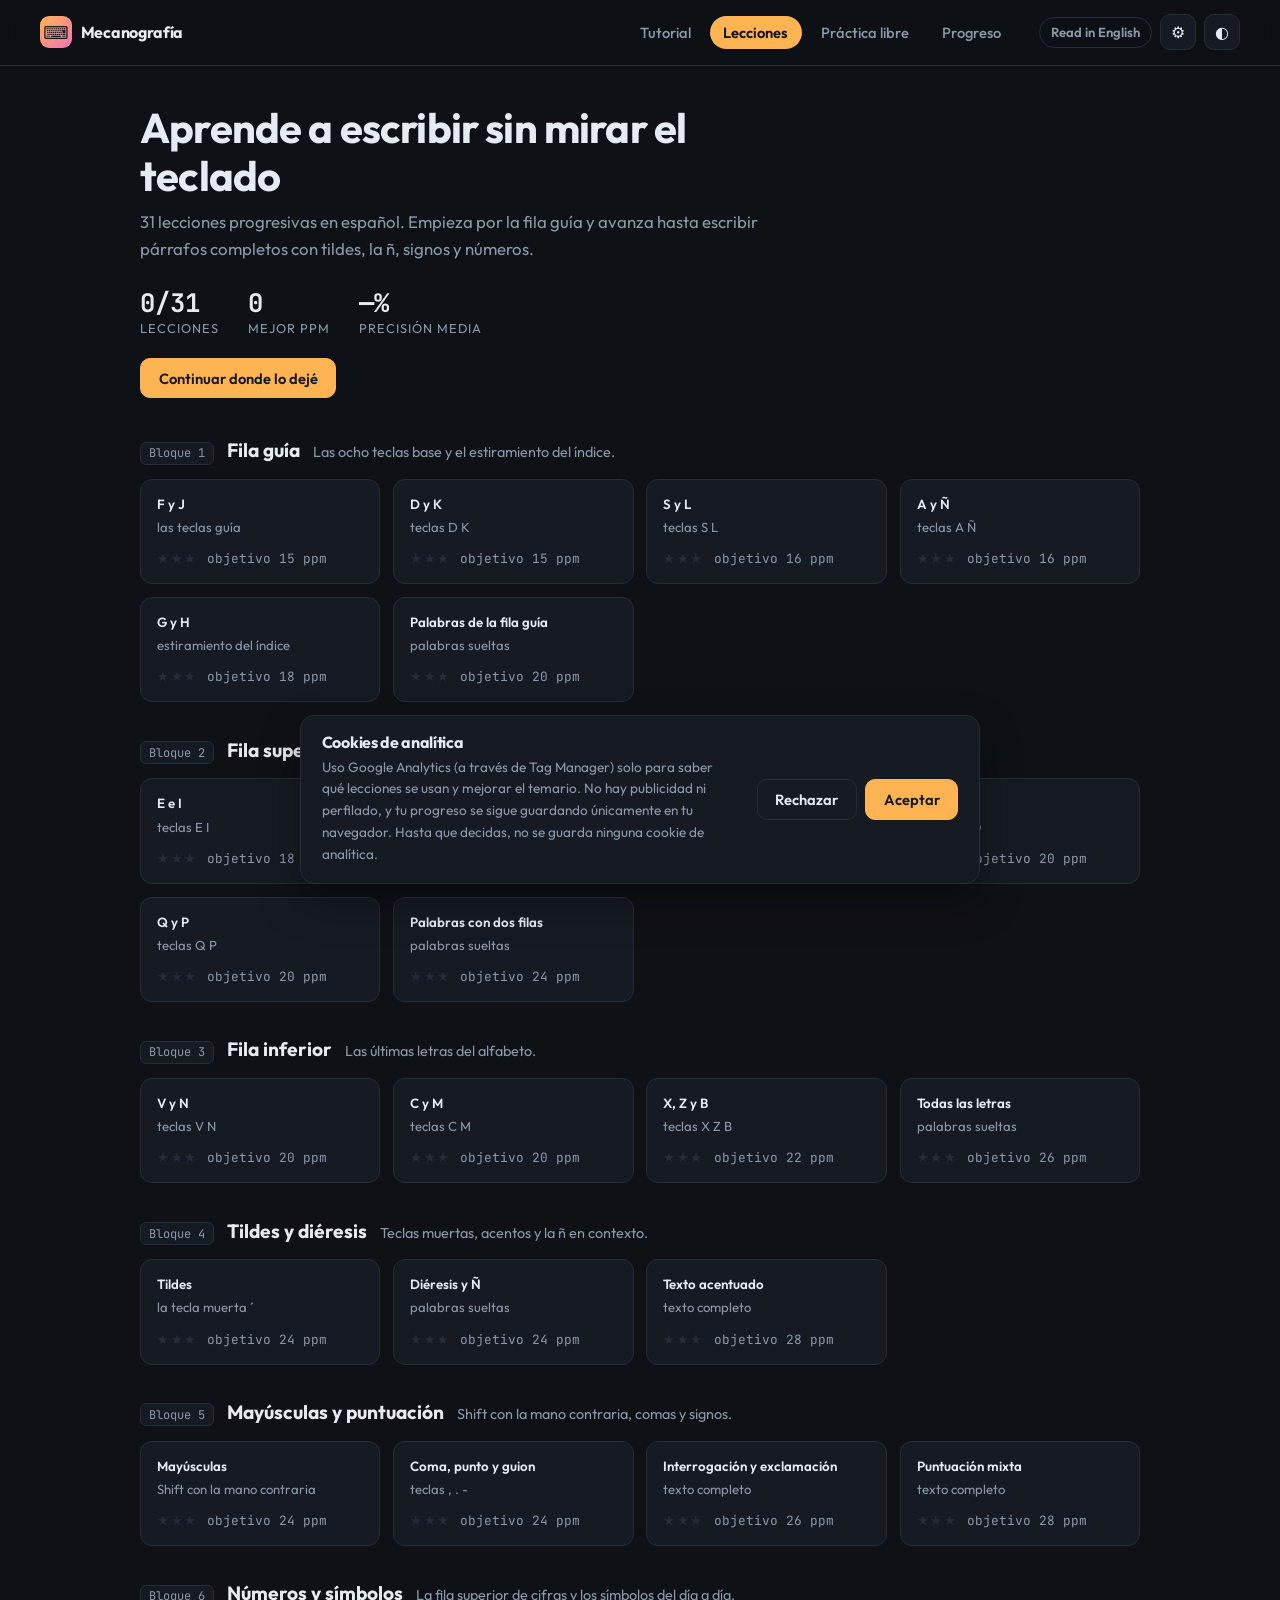
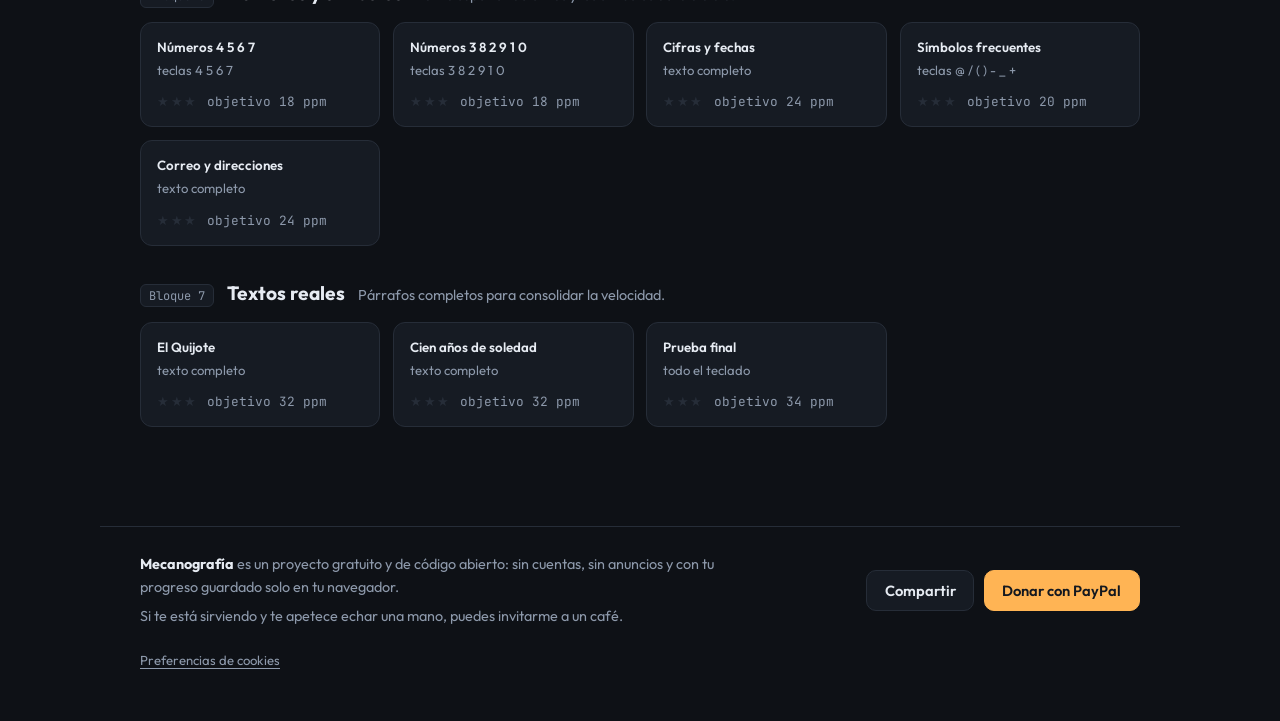
==== commit 4f140dd9: "Keep exercises within reach of the chosen keyboard The course followed the keyboard alone, and the f" ====
--- a/index.html
+++ b/index.html
@@ -285,6 +285,7 @@
             placeholder="Escribe o pega aquí tu texto…"
             data-i18n-attr="placeholder:free.placeholder"
           ></textarea>
+          <p class="field__hint field__hint--warn" id="free-warning" hidden></p>
           <div class="panel__actions">
             <button class="button button--primary" id="free-start" type="button" data-i18n="free.start">Empezar</button>
             <button class="button" id="free-sample" type="button" data-i18n="free.sample">Texto de ejemplo</button>
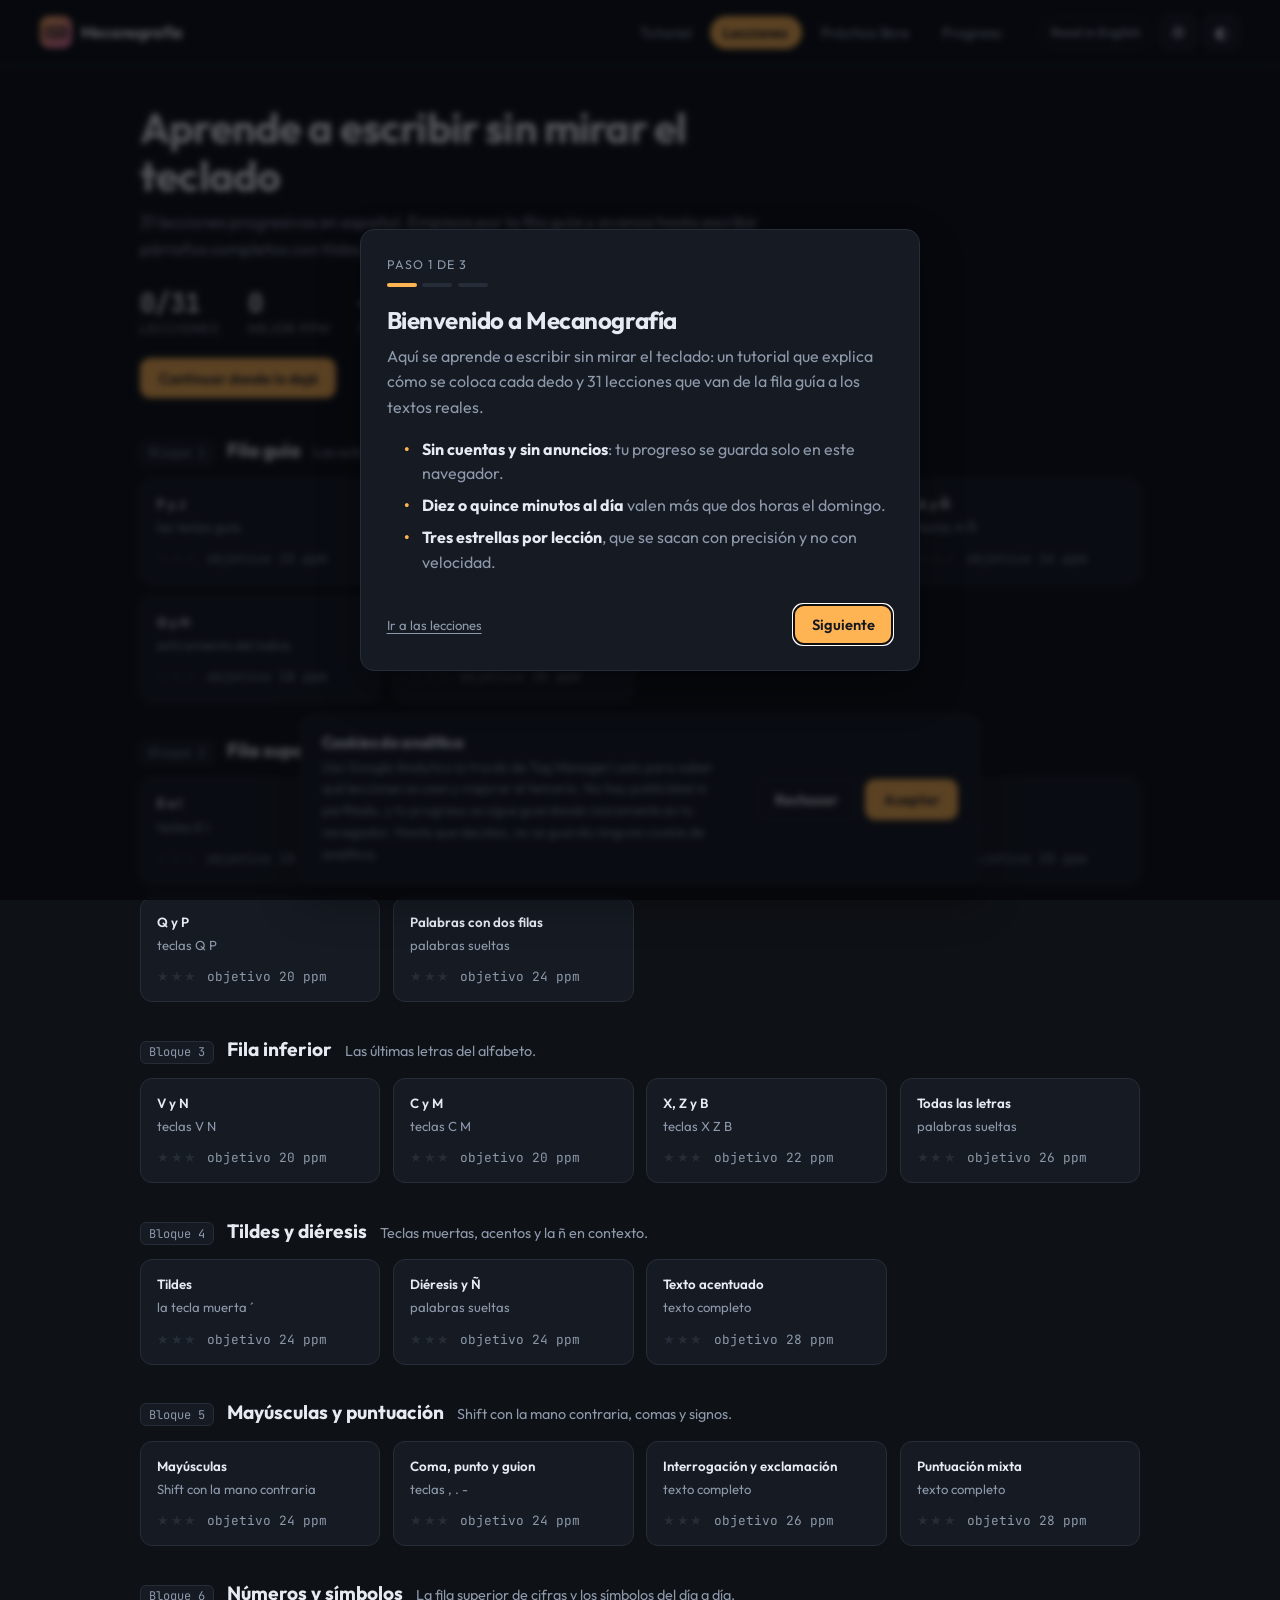
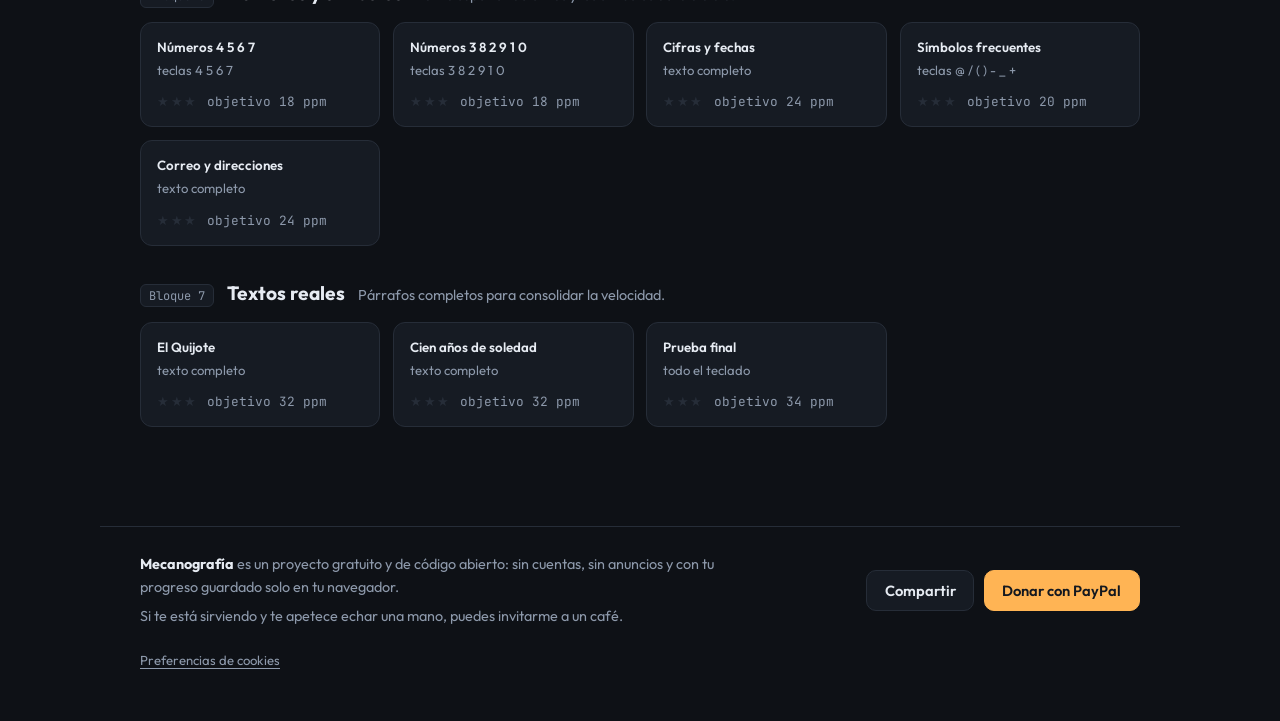
==== commit 3aa2d2e1: "Greet a first visit with the tutorial Someone landing here for the first time got the lesson grid an" ====
--- a/index.html
+++ b/index.html
@@ -77,15 +77,15 @@
     <!-- End Google Tag Manager (noscript) -->
 
     <header class="topbar">
-      <a class="brand" href="#/lecciones">
+      <a class="brand" href="#/lecciones" data-i18n-attr="href:route.lessons">
         <span class="brand__mark">⌨</span>
         <span class="brand__name">Mecanografía</span>
       </a>
       <nav class="nav">
-        <a class="nav__link" href="#/tutorial" data-view="tutorial" data-i18n="nav.tutorial">Tutorial</a>
-        <a class="nav__link" href="#/lecciones" data-view="lessons" data-i18n="nav.lessons">Lecciones</a>
-        <a class="nav__link" href="#/libre" data-view="free" data-i18n="nav.free">Práctica libre</a>
-        <a class="nav__link" href="#/progreso" data-view="progress" data-i18n="nav.progress">Progreso</a>
+        <a class="nav__link" href="#/tutorial" data-view="tutorial" data-i18n="nav.tutorial" data-i18n-attr="href:route.tutorial">Tutorial</a>
+        <a class="nav__link" href="#/lecciones" data-view="lessons" data-i18n="nav.lessons" data-i18n-attr="href:route.lessons">Lecciones</a>
+        <a class="nav__link" href="#/libre" data-view="free" data-i18n="nav.free" data-i18n-attr="href:route.free">Práctica libre</a>
+        <a class="nav__link" href="#/progreso" data-view="progress" data-i18n="nav.progress" data-i18n-attr="href:route.progress">Progreso</a>
       </nav>
       <div class="topbar__actions">
         <a class="language-offer" id="language-offer" href="./" hidden></a>
@@ -117,10 +117,25 @@
       <section class="view" id="view-tutorial" hidden>
         <div class="hero">
           <h1 data-i18n="tutorial.title">Cómo empezar a mecanografiar</h1>
-          <p data-i18n-html="tutorial.intro">Escribir sin mirar es una habilidad motriz: no se entiende, se entrena. Estos siete pasos son todo lo que necesitas saber antes de la primera lección. Estás practicando con la distribución <b id="tutorial-layout-name">—</b> sobre un teclado <b id="tutorial-form-name">—</b>; puedes cambiar ambas cosas en Ajustes.</p>
+          <p data-i18n-html="tutorial.intro">Escribir sin mirar es una habilidad motriz: no se entiende, se entrena. Estos ocho pasos son todo lo que necesitas saber antes de la primera lección.</p>
         </div>
 
         <ol class="steps">
+          <li class="step">
+            <h2 data-i18n="tutorial.setup.title">Dile qué teclado tienes</h2>
+            <p data-i18n-html="tutorial.setup.lead">El teclado en pantalla dibuja la distribución que elijas, no la que tenga puesta tu ordenador. Si no coinciden, te enseñará teclas que no están donde dice. Se configura en el botón <b>⚙</b> de arriba a la derecha y se recuerda en este navegador.</p>
+            <ul class="checklist checklist--plain">
+              <li data-i18n-html="tutorial.setup.layout"><b>Distribución</b>: qué carácter da cada tecla. Tiene que ser la que tengas en el sistema operativo, que no siempre es la que viene serigrafiada. Para salir de dudas, pulsa la tecla a la derecha de la <kbd>L</kbd>: si sale <kbd>ñ</kbd>, es la española.</li>
+              <li data-i18n-html="tutorial.setup.form"><b>Tipo de teclado</b>: solo cambia el dibujo — completo, portátil, Mac, partido, ortolineal… Elige el que se parezca al tuyo. En los partidos por columnas y en los Mac cambia además qué dedo se ocupa de cada tecla.</li>
+              <li data-i18n-html="tutorial.setup.language"><b>Idioma</b>: el de los textos de la página, independiente del teclado. Puedes practicar el teclado español con la web en inglés. Cada idioma tiene su propia dirección, así que el enlace que compartas abre en el idioma en el que estabas.</li>
+            </ul>
+            <p class="step__note" data-i18n-html="tutorial.setup.course">Las lecciones salen de las dos cosas, y en este orden: primero de lo que tu teclado puede escribir y después del idioma de la página. En un teclado español caben los dos temarios, así que manda el idioma; en uno inglés sale siempre el temario inglés, porque el español está lleno de ñ y tildes que ese teclado no tiene.</p>
+            <div class="setup-now">
+              <p class="setup-now__state" id="tutorial-settings-state"></p>
+              <button class="button" id="tutorial-settings" type="button" data-i18n="tutorial.setup.open">Abrir los ajustes</button>
+            </div>
+          </li>
+
           <li class="step">
             <h2 data-i18n="tutorial.step1.title">Prepara el sitio</h2>
             <p data-i18n="tutorial.step1.lead">La postura evita lesiones y, de paso, quita errores.</p>
@@ -236,7 +251,7 @@
       <section class="view view--practice" id="view-practice" hidden>
         <div class="practice__head">
           <div>
-            <a class="back-link" href="#/lecciones" data-i18n="practice.back">← Lecciones</a>
+            <a class="back-link" href="#/lecciones" data-i18n="practice.back" data-i18n-attr="href:route.lessons">← Lecciones</a>
             <h2 id="practice-title">Lección</h2>
             <p class="practice__subtitle" id="practice-subtitle"></p>
           </div>
@@ -357,6 +372,58 @@
       </div>
     </section>
 
+    <!-- Welcome tour: shown once, the first time someone opens the site -->
+    <dialog class="welcome" id="welcome-dialog">
+      <p class="welcome__step-count" id="welcome-count"></p>
+      <div class="welcome__dots" id="welcome-dots" aria-hidden="true"></div>
+
+      <div class="welcome__body">
+        <div class="welcome__step" data-step="1">
+          <h2 data-i18n="welcome.hello.title">Bienvenido a Mecanografía</h2>
+          <p data-i18n="welcome.hello.body">Aquí se aprende a escribir sin mirar el teclado: un tutorial que explica cómo se coloca cada dedo y 31 lecciones que van de la fila guía a los textos reales.</p>
+          <ul class="checklist checklist--plain">
+            <li data-i18n-html="welcome.hello.item1"><b>Sin cuentas y sin anuncios</b>: tu progreso se guarda solo en este navegador.</li>
+            <li data-i18n-html="welcome.hello.item2"><b>Diez o quince minutos al día</b> valen más que dos horas el domingo.</li>
+            <li data-i18n-html="welcome.hello.item3"><b>Tres estrellas por lección</b>, que se sacan con precisión y no con velocidad.</li>
+          </ul>
+        </div>
+
+        <div class="welcome__step" data-step="2" hidden>
+          <h2 data-i18n="welcome.keyboard.title">Primero, dime qué teclado tienes</h2>
+          <p data-i18n="welcome.keyboard.body">El teclado en pantalla dibuja la distribución que elijas, no la que tenga puesta tu ordenador. Si no coinciden, te enseñará teclas que no están donde dice.</p>
+          <label class="field">
+            <span class="field__label" data-i18n="settings.layout">Distribución del teclado</span>
+            <select class="select" id="welcome-layout"></select>
+          </label>
+          <label class="field">
+            <span class="field__label" data-i18n="settings.form">Tipo de teclado</span>
+            <select class="select" id="welcome-form"></select>
+          </label>
+          <div class="welcome__preview"><div class="keyboard" id="welcome-keyboard" aria-hidden="true"></div></div>
+          <p class="step__note" data-i18n-html="welcome.keyboard.note">¿Dudas? Pulsa la tecla a la derecha de la <kbd>L</kbd>: si sale <kbd>ñ</kbd>, tienes la distribución española. Todo esto se cambia cuando quieras en el botón <b>⚙</b> de arriba.</p>
+        </div>
+
+        <div class="welcome__step" data-step="3" hidden>
+          <h2 data-i18n="welcome.tutorial.title">Empieza por el tutorial</h2>
+          <p data-i18n="welcome.tutorial.body">Son ocho pasos que se leen en tres minutos y cuentan lo que ninguna lección enseña por su cuenta:</p>
+          <ul class="checklist">
+            <li data-i18n-html="welcome.tutorial.item1"><b>La postura</b>: silla, codos, muñecas y altura de la pantalla.</li>
+            <li data-i18n-html="welcome.tutorial.item2"><b>La fila guía</b>: dónde descansan las manos y cómo volver a ellas sin mirar, buscando los relieves de la <kbd>F</kbd> y la <kbd>J</kbd>.</li>
+            <li data-i18n-html="welcome.tutorial.item3"><b>El territorio de cada dedo</b>, sobre tu teclado coloreado y con la guía de manos.</li>
+            <li data-i18n-html="welcome.tutorial.item4"><b>Las mayúsculas con la mano contraria</b> y el pulgar dedicado al espacio.</li>
+            <li data-i18n-html="welcome.tutorial.item5"><b>Cómo practicar</b> y los errores que más se repiten al empezar.</li>
+          </ul>
+          <p class="step__note" data-i18n-html="welcome.tutorial.note">Si prefieres teclear ya, ve a las lecciones: el tutorial no se va de la barra de arriba.</p>
+        </div>
+      </div>
+
+      <div class="welcome__actions">
+        <button class="link-button" id="welcome-skip" type="button" data-i18n="welcome.skip">Ir a las lecciones</button>
+        <button class="button" id="welcome-back" type="button" data-i18n="welcome.back" hidden>Atrás</button>
+        <button class="button button--primary" id="welcome-next" type="button" autofocus data-i18n="welcome.next">Siguiente</button>
+      </div>
+    </dialog>
+
     <!-- Settings: interface language, layout and physical keyboard shape -->
     <dialog class="settings" id="settings-dialog">
       <h2 data-i18n="settings.title">Ajustes</h2>
--- a/css/styles.css
+++ b/css/styles.css
@@ -278,39 +278,48 @@
 
 /* ---------------------------------------------------- keyboard and hands */
 .guide { display: grid; grid-template-columns: minmax(0, 1fr); gap: 1.2rem; }
-@media (min-width: 900px) { .guide { grid-template-columns: 210px minmax(0, 1fr); align-items: center; } }
+@media (min-width: 900px) {
+  .guide { grid-template-columns: 210px minmax(0, 1fr); align-items: center; }
+  /* With the hands hidden the board takes the whole width instead of a gap. */
+  .guide:has(.hands[hidden]) { grid-template-columns: minmax(0, 1fr); }
+}
 
 .keyboard {
   --key-unit: 40px;
   display: flex;
   align-items: flex-start;
-  gap: 16px;
-  background: var(--bg-elevated);
-  border: 1px solid var(--border);
-  border-radius: var(--radius);
-  padding: 10px;
+  gap: calc(var(--key-unit) * 0.4);
+  background: var(--bg-elevated);
+  border: 1px solid var(--border);
+  border-radius: var(--radius);
+  padding: calc(var(--key-unit) * 0.25);
+  /* A last resort: the view fits the board to its width before this bites. */
   overflow-x: auto;
 }
 .keyboard[hidden], .hands[hidden] { display: none; }
 
 .keyboard__section { flex: 0 0 auto; display: flex; flex-direction: column; }
-.keyboard__lines { display: flex; flex-direction: column; gap: 5px; }
-.keyboard__row { display: flex; gap: 5px; }
-.keyboard__column { display: flex; flex-direction: column; gap: 5px; }
+.keyboard__lines { display: flex; flex-direction: column; gap: calc(var(--key-unit) * 0.125); }
+.keyboard__row { display: flex; gap: calc(var(--key-unit) * 0.125); }
+.keyboard__column { display: flex; flex-direction: column; gap: calc(var(--key-unit) * 0.125); }
 
 /* Columnar boards stagger each column by the length of its finger. */
-.keyboard__section--columns .keyboard__lines { flex-direction: row; gap: 5px; align-items: flex-start; }
+.keyboard__section--columns .keyboard__lines {
+  flex-direction: row;
+  gap: calc(var(--key-unit) * 0.125);
+  align-items: flex-start;
+}
 .keyboard__section--columns .keyboard__column {
   transform: translateY(calc(var(--offset, 0) * var(--key-unit)));
 }
 /* Columns are shifted with a transform, so the cluster clears the deepest one. */
-.keyboard__thumbs { display: flex; gap: 5px; margin-top: calc(var(--key-unit) * 0.45); }
+.keyboard__thumbs { display: flex; gap: calc(var(--key-unit) * 0.125); margin-top: calc(var(--key-unit) * 0.45); }
 .keyboard__thumbs .key { font-size: 0.6rem; }
 .keyboard__thumbs--left { justify-content: flex-end; transform: rotate(7deg); transform-origin: top right; }
 .keyboard__thumbs--right { justify-content: flex-start; transform: rotate(-7deg); transform-origin: top left; }
 
 /* Two-piece boards: a wider gap and a hint of tenting. */
-.keyboard--split { gap: 34px; padding: 18px 14px; }
+.keyboard--split { gap: calc(var(--key-unit) * 0.85); padding: calc(var(--key-unit) * 0.45) calc(var(--key-unit) * 0.35); }
 .keyboard--split .keyboard__section { transform-origin: bottom center; }
 .keyboard--split .keyboard__section[data-section='left'] { transform: rotate(-2.5deg); }
 .keyboard--split .keyboard__section[data-section='right'] { transform: rotate(2.5deg); }
@@ -319,12 +328,13 @@
   flex: 0 0 auto;
   width: calc(var(--key-unit) * var(--w, 1));
   height: var(--key-unit);
-  border-radius: 7px;
+  border-radius: calc(var(--key-unit) * 0.18);
   border: 1px solid var(--border);
   background: var(--bg-sunken);
   color: var(--text-muted);
   font-family: var(--font-mono);
-  font-size: 0.72rem;
+  /* Shrinks with the board, but never past what a letter needs to be read. */
+  font-size: max(8.5px, calc(var(--key-unit) * 0.29));
   line-height: 1.15;
   white-space: pre-line;
   text-align: center;
@@ -336,20 +346,27 @@
   transition: background 0.08s ease, color 0.08s ease, transform 0.08s ease;
 }
 .key--spacer { visibility: hidden; }
+.key__shift { opacity: 0.75; }
+/* Too small for both levels: only the character the key types unshifted. */
+.keyboard--tight .key__shift { display: none; }
 /* Laptop and Apple boards stack ↑ and ↓ in the height of a single key. */
-.key-stack { flex: 0 0 auto; display: flex; flex-direction: column; gap: 2px; }
-.key--half { height: calc((var(--key-unit) - 2px) / 2); font-size: 0.5rem; border-radius: 5px; }
-.key--glyph { font-family: var(--font-ui); font-size: 0.95rem; }
-.key--half.key--glyph { font-size: 0.7rem; }
+.key-stack { flex: 0 0 auto; display: flex; flex-direction: column; gap: calc(var(--key-unit) * 0.05); }
+.key--half {
+  height: calc((var(--key-unit) - var(--key-unit) * 0.05) / 2);
+  font-size: max(7px, calc(var(--key-unit) * 0.2));
+  border-radius: calc(var(--key-unit) * 0.13);
+}
+.key--glyph { font-family: var(--font-ui); font-size: max(11px, calc(var(--key-unit) * 0.38)); }
+.key--half.key--glyph { font-size: max(8px, calc(var(--key-unit) * 0.28)); }
 .key--half.key--home::after { display: none; }
 .key--layer { border-style: dashed; }
-@media (max-width: 700px) { .keyboard { --key-unit: 32px; } .key { font-size: 0.62rem; } }
+
 
 .key--home::after {
   content: '';
   position: absolute;
-  bottom: 5px;
-  width: 12px;
+  bottom: calc(var(--key-unit) * 0.12);
+  width: calc(var(--key-unit) * 0.3);
   height: 2px;
   border-radius: 2px;
   background: currentColor;
@@ -449,6 +466,40 @@
   * { animation: none !important; transition: none !important; }
 }
 
+/* -------------------------------------------------------------- welcome */
+.welcome {
+  border: 1px solid var(--border);
+  border-radius: var(--radius);
+  background: var(--bg-elevated);
+  color: var(--text);
+  box-shadow: var(--shadow);
+  padding: 1.6rem;
+  max-width: 560px;
+  width: calc(100vw - 2rem);
+}
+.welcome::backdrop { background: rgb(4 6 10 / 65%); backdrop-filter: blur(3px); }
+/* Only the open dialog turns into a column: `display` would beat the `[open]`
+   rule the browser uses to hide a closed one. */
+.welcome[open] { display: flex; flex-direction: column; max-height: calc(100vh - 2rem); }
+.welcome__body { overflow-y: auto; }
+.welcome__step-count { font-size: 0.78rem; text-transform: uppercase; letter-spacing: 0.08em; color: var(--text-muted); margin: 0 0 0.5rem; }
+.welcome__dots { display: flex; gap: 0.35rem; margin-bottom: 1.2rem; }
+.welcome__dot { width: 30px; height: 4px; border-radius: 999px; background: var(--border); }
+.welcome__dot.is-active { background: var(--accent); }
+.welcome__step[hidden] { display: none; }
+.welcome__step h2 { margin-bottom: 0.6rem; }
+.welcome__step > :last-child { margin-bottom: 0; }
+.welcome__preview { margin-bottom: 1rem; }
+.welcome__preview .keyboard { max-height: 32vh; overflow-y: auto; }
+.welcome__actions { display: flex; flex: none; align-items: center; gap: 0.6rem; margin-top: 1.4rem; }
+#welcome-skip { margin-right: auto; }
+
+@media (max-width: 560px) {
+  .welcome__actions { flex-wrap: wrap; }
+  #welcome-skip { margin-right: 0; width: 100%; text-align: left; }
+  .welcome__actions .button { flex: 1; }
+}
+
 /* ------------------------------------------------------------- settings */
 .settings {
   border: 1px solid var(--border);
@@ -470,9 +521,7 @@
 .field__hint--warn { border-left: 2px solid var(--accent); padding-left: 0.7rem; }
 
 .settings__preview { margin-bottom: 1.2rem; }
-.settings__preview .keyboard { --key-unit: 26px; padding: 10px; gap: 12px; }
-.settings__preview .keyboard--split { gap: 22px; padding: 14px 10px; }
-.settings__preview .key { font-size: 0.6rem; }
+.settings__preview .keyboard { max-height: 42vh; overflow-y: auto; }
 
 .settings__group { border: 1px solid var(--border); border-radius: 10px; padding: 0.8rem 1rem; margin: 0 0 1.2rem; }
 .settings__group legend { font-size: 0.78rem; text-transform: uppercase; letter-spacing: 0.08em; color: var(--text-muted); padding: 0 0.4rem; }
@@ -516,6 +565,20 @@
 @media (max-width: 640px) { .language-offer { display: none; } }
 
 /* -------------------------------------------------------------- tutorial */
+.setup-now {
+  display: flex;
+  align-items: center;
+  justify-content: space-between;
+  gap: 1rem;
+  flex-wrap: wrap;
+  margin-top: 1rem;
+  padding: 0.9rem 1rem;
+  border: 1px solid var(--border);
+  border-radius: 12px;
+  background: var(--bg-sunken);
+}
+.setup-now__state { margin: 0; font-size: 0.9rem; }
+.setup-now__state b { color: var(--text); }
 .steps { list-style: none; counter-reset: step; margin: 0 0 1.5rem; padding: 0; }
 .step {
   counter-increment: step;
@@ -561,6 +624,8 @@
 }
 .checklist li::before { content: '✓'; position: absolute; left: 0; color: var(--ok); font-weight: 700; }
 .checklist--warn li::before { content: '✗'; color: var(--error); }
+/* Not advice to tick off, but the three things there are to choose. */
+.checklist--plain li::before { content: '•'; color: var(--accent); }
 .checklist b { color: var(--text); }
 
 .homerow { display: flex; gap: 1.6rem; flex-wrap: wrap; margin: 0 0 1rem; }
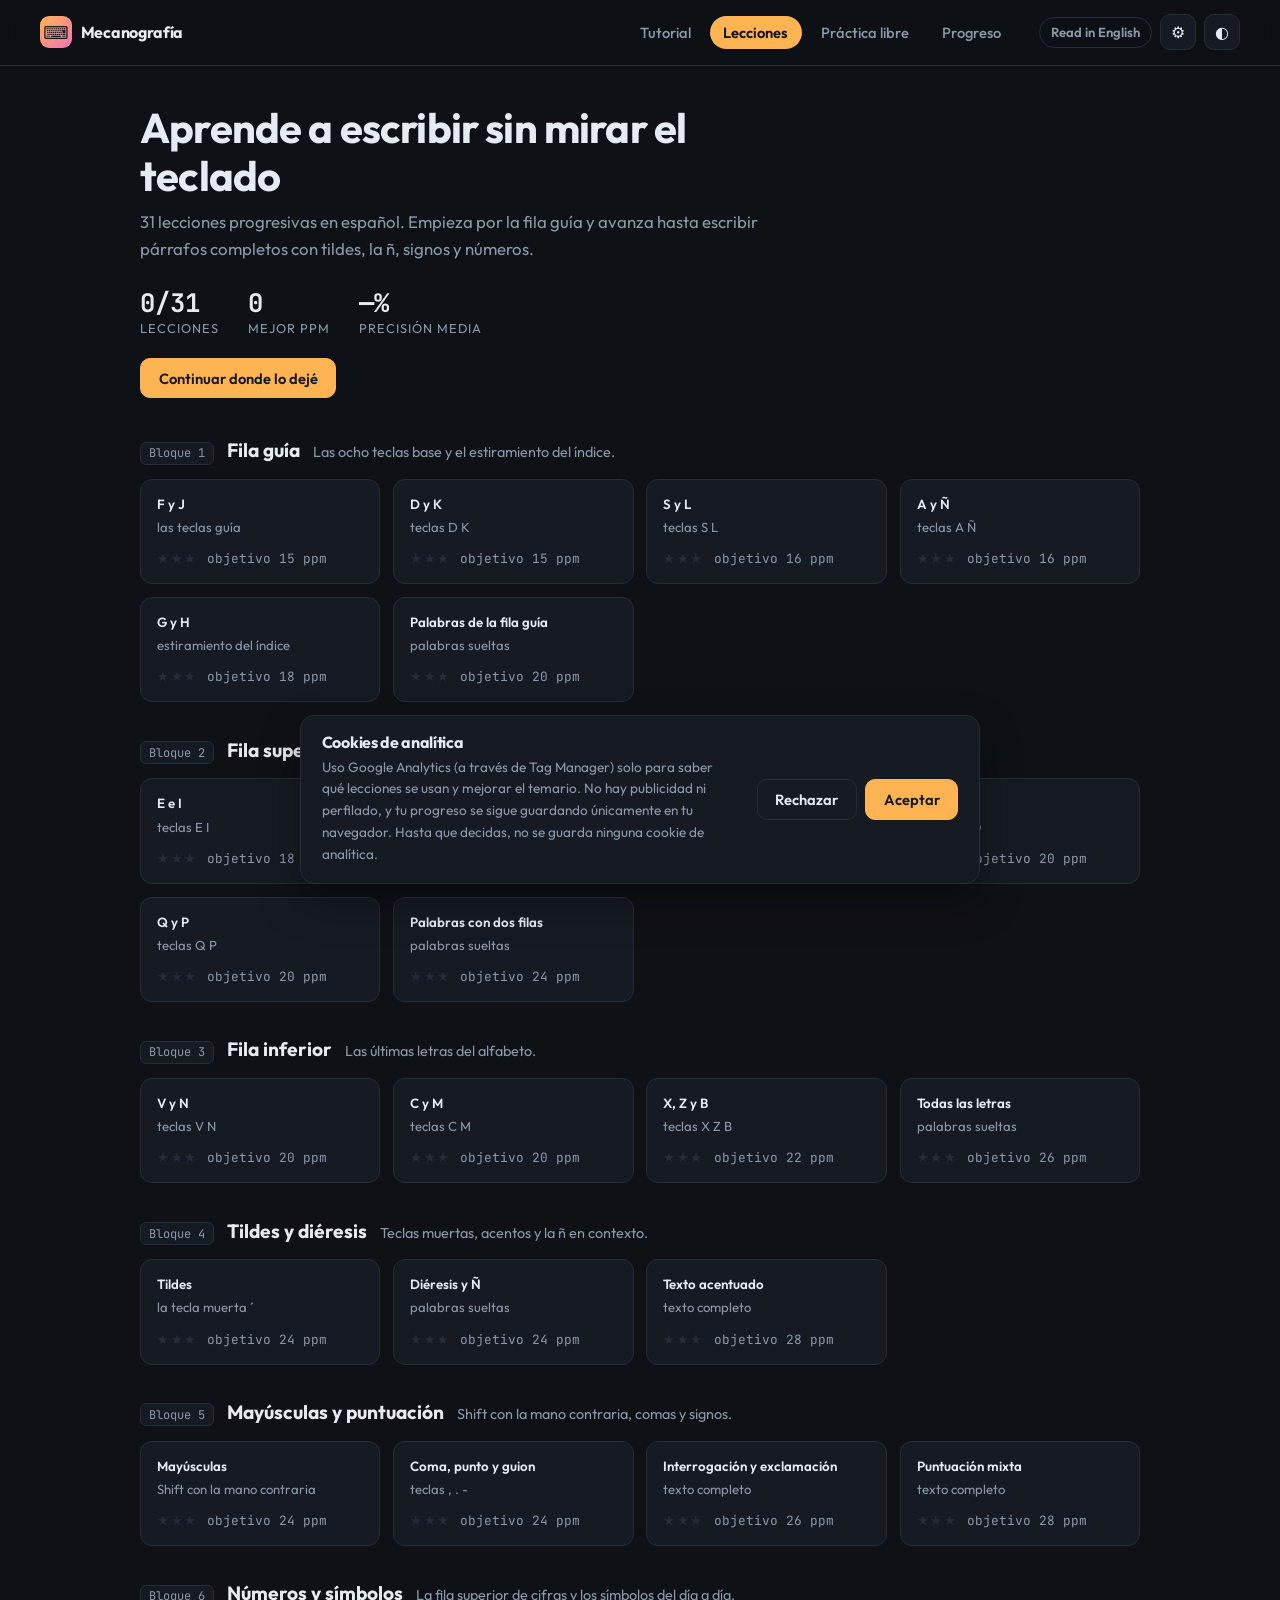
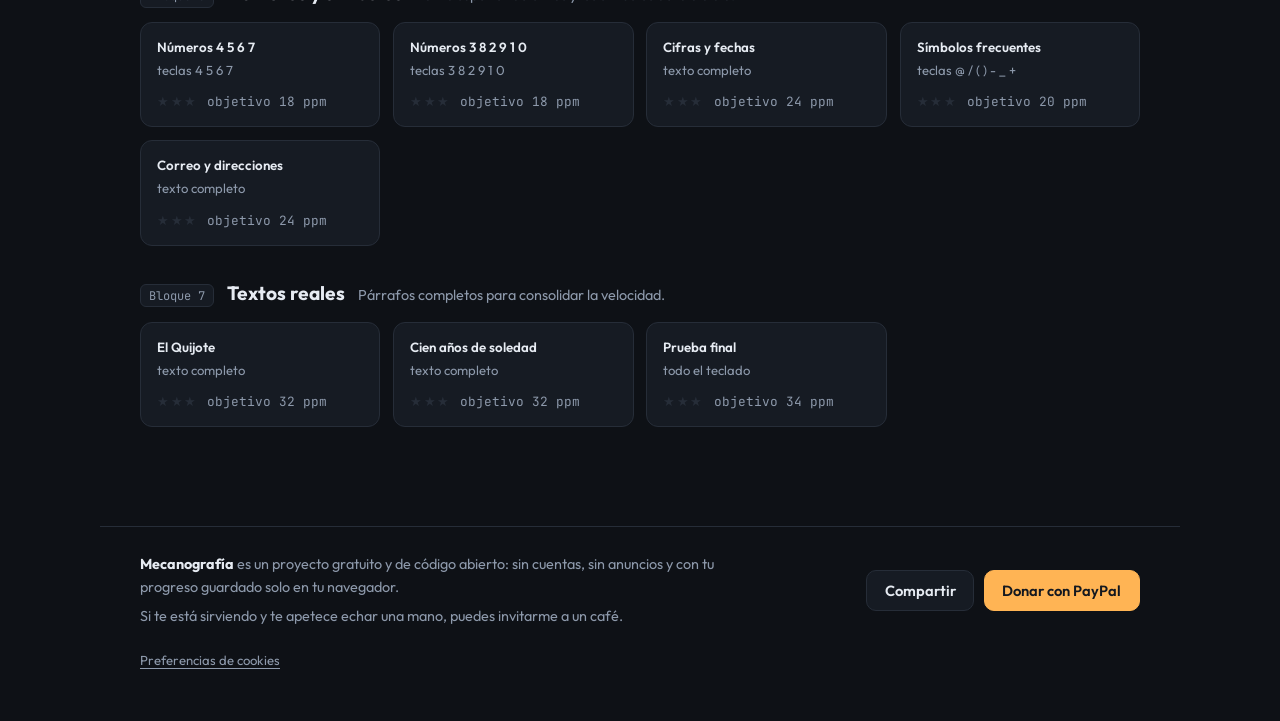
==== commit b3233f95: "Work out the layout from a couple of key presses Asking a beginner to name their keyboard layout ask" ====
--- a/index.html
+++ b/index.html
@@ -399,8 +399,12 @@
             <span class="field__label" data-i18n="settings.form">Tipo de teclado</span>
             <select class="select" id="welcome-form"></select>
           </label>
+          <div class="detect">
+            <button class="button" id="detect-start" type="button" data-i18n="detect.start">Averiguarlo pulsando teclas</button>
+            <p class="detect__status" id="detect-status" hidden></p>
+          </div>
           <div class="welcome__preview"><div class="keyboard" id="welcome-keyboard" aria-hidden="true"></div></div>
-          <p class="step__note" data-i18n-html="welcome.keyboard.note">¿Dudas? Pulsa la tecla a la derecha de la <kbd>L</kbd>: si sale <kbd>ñ</kbd>, tienes la distribución española. Todo esto se cambia cuando quieras en el botón <b>⚙</b> de arriba.</p>
+          <p class="step__note" data-i18n-html="welcome.keyboard.note">Tiene que ser la distribución que tengas puesta en el sistema operativo, que no siempre es la que viene serigrafiada en las teclas. Todo esto se cambia cuando quieras en el botón <b>⚙</b> de arriba.</p>
         </div>
 
         <div class="welcome__step" data-step="3" hidden>
--- a/css/styles.css
+++ b/css/styles.css
@@ -489,6 +489,9 @@
 .welcome__step[hidden] { display: none; }
 .welcome__step h2 { margin-bottom: 0.6rem; }
 .welcome__step > :last-child { margin-bottom: 0; }
+.detect { display: flex; align-items: baseline; gap: 0.8rem; flex-wrap: wrap; margin-bottom: 1rem; }
+.detect__status { flex: 1 1 220px; margin: 0; font-size: 0.85rem; line-height: 1.45; }
+.detect__status[hidden] { display: none; }
 .welcome__preview { margin-bottom: 1rem; }
 .welcome__preview .keyboard { max-height: 32vh; overflow-y: auto; }
 .welcome__actions { display: flex; flex: none; align-items: center; gap: 0.6rem; margin-top: 1.4rem; }
